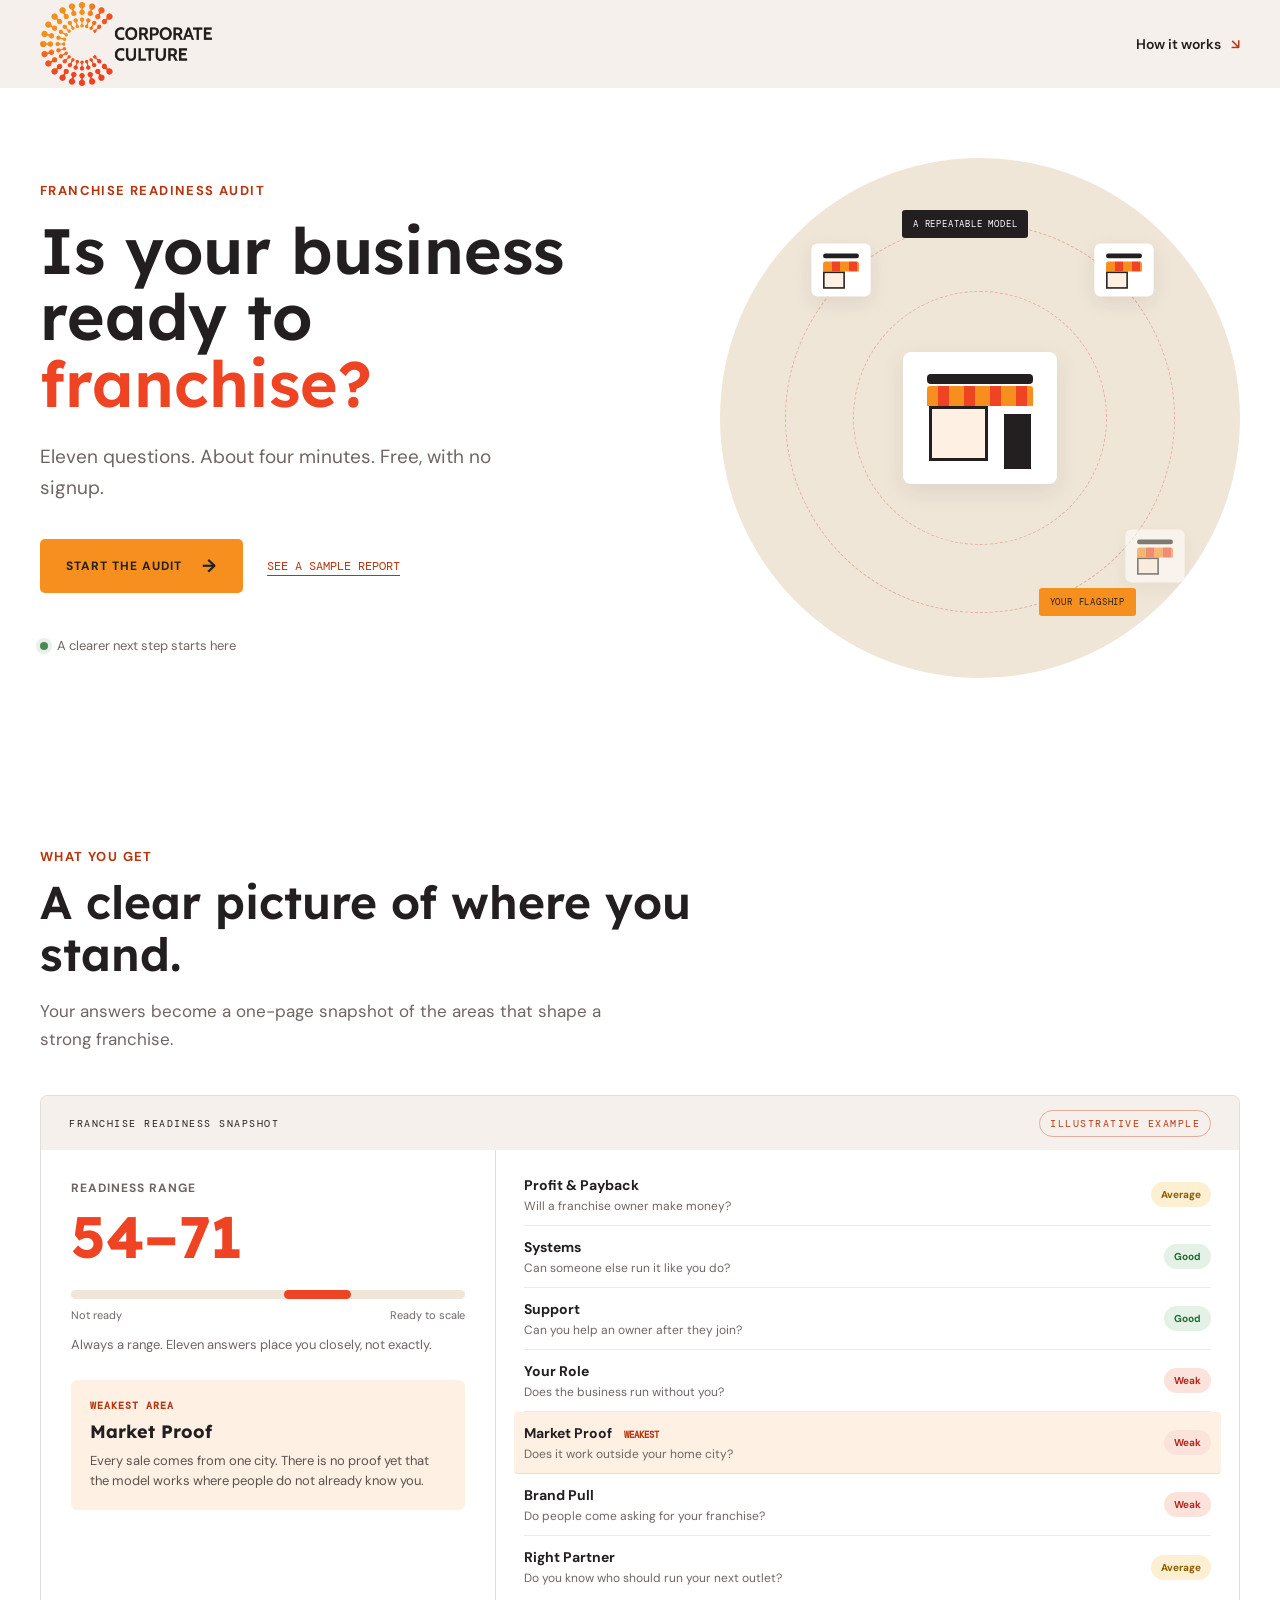
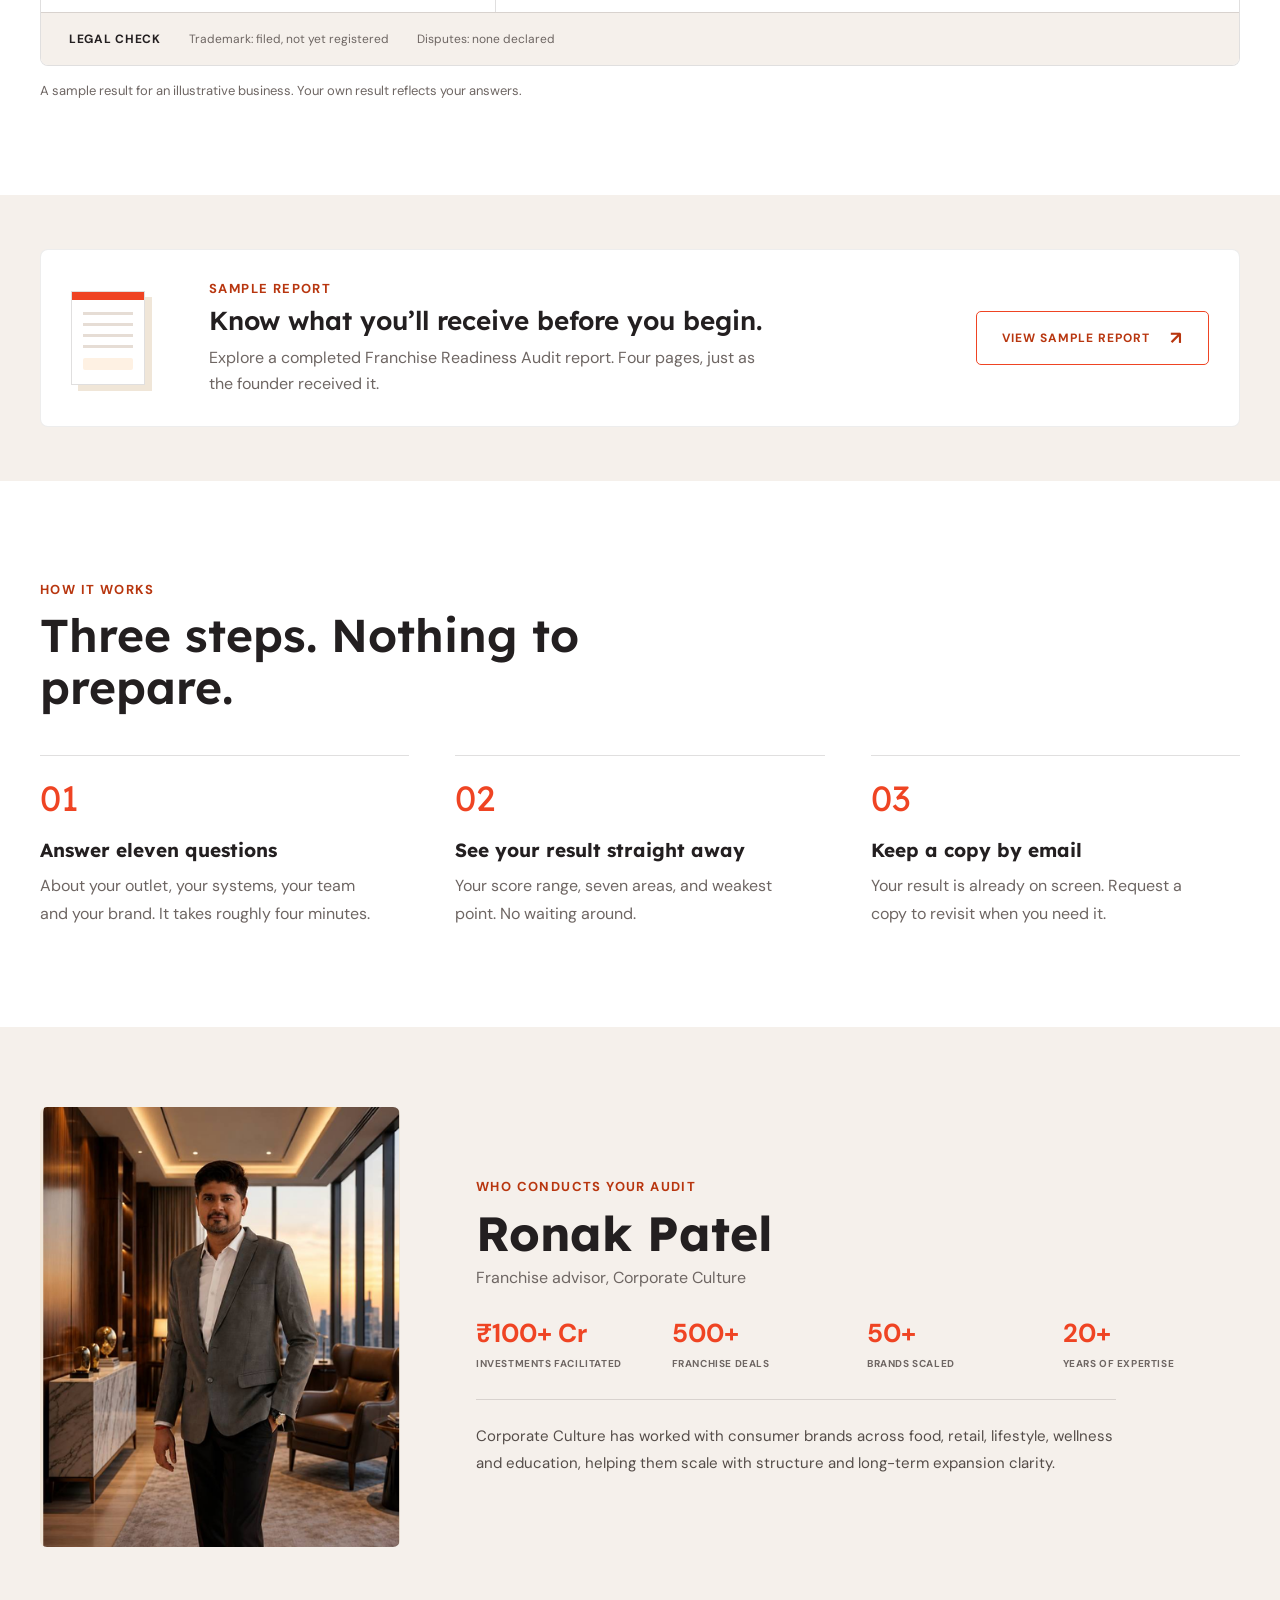
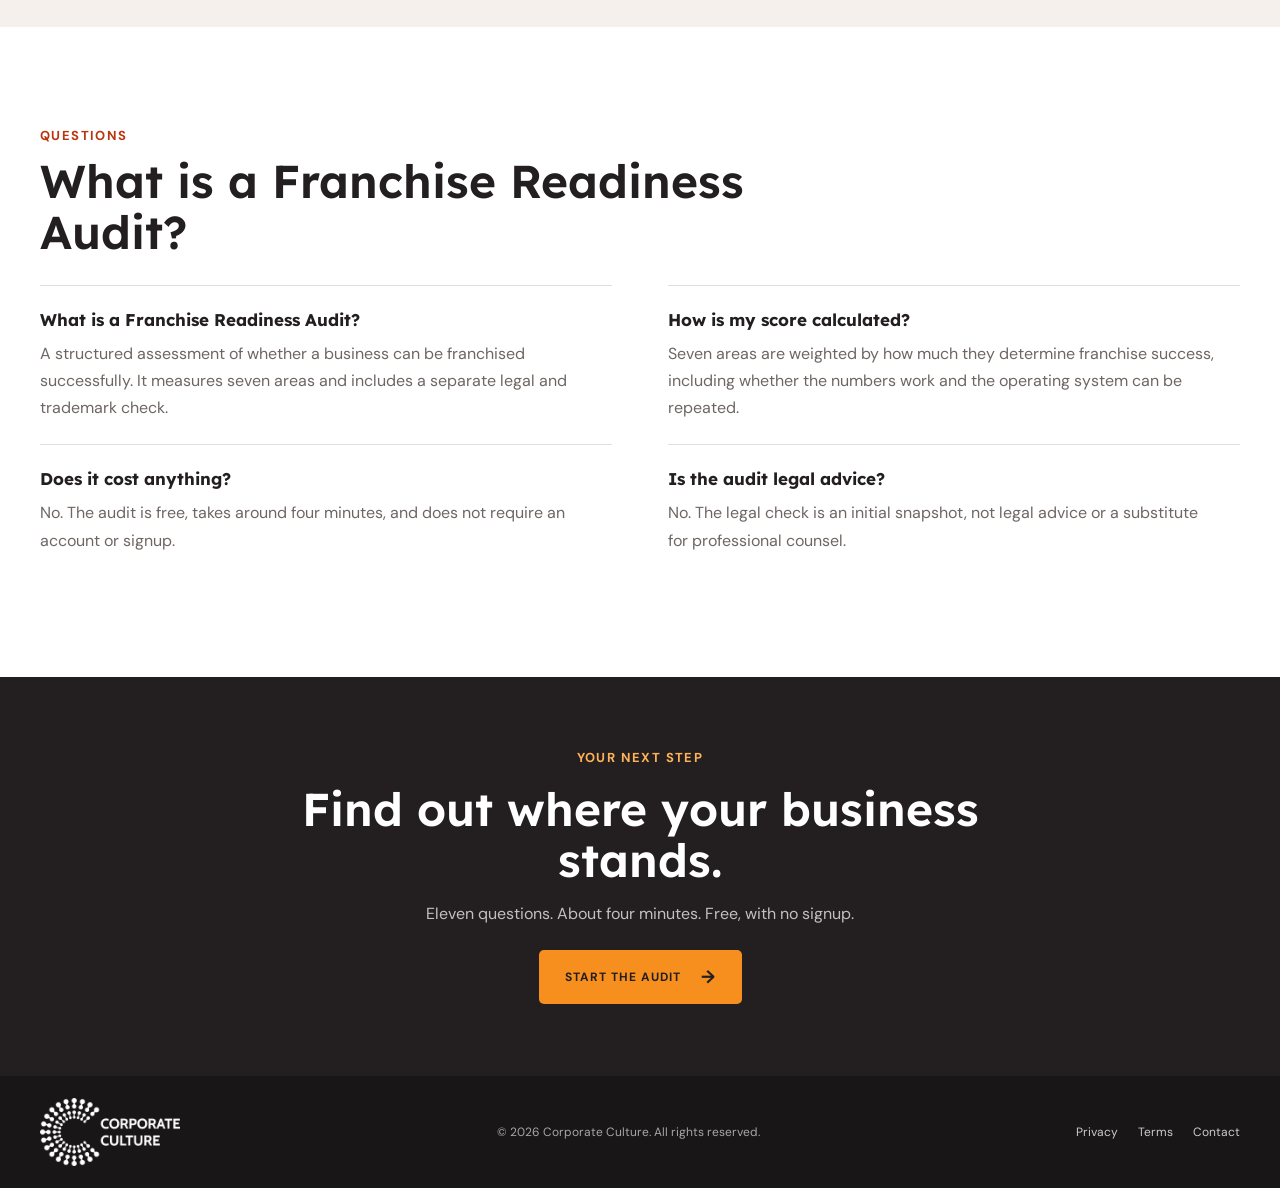
==== index.html @ 46aa94b5 "Add franchise readiness landing page" ====
<!doctype html>
<html lang="en">
<head>
  <meta charset="utf-8">
  <meta name="viewport" content="width=device-width, initial-scale=1">
  <meta name="theme-color" content="#f5f0eb">
  <meta name="description" content="Find out whether your business is ready to franchise with a free, four-minute readiness audit.">
  <title>Franchise Readiness Audit | Corporate Culture</title>
  <link rel="preconnect" href="https://fonts.googleapis.com">
  <link rel="preconnect" href="https://fonts.gstatic.com" crossorigin>
  <link href="https://fonts.googleapis.com/css2?family=DM+Mono:wght@400&family=DM+Sans:wght@400;500;600;700&family=Lexend:wght@400;500;600;700&display=swap" rel="stylesheet">
  <link rel="stylesheet" href="styles.css">
  <script src="script.js" defer></script>
</head>
<body>
  <header class="site-header" id="top">
    <a class="brand" href="#top" aria-label="Corporate Culture home"><img src="assets/logo-colour.png" alt="Corporate Culture"></a>
    <a class="header-link" href="#how-it-works">How it works <span aria-hidden="true">↘</span></a>
  </header>

  <main>
    <section class="hero section-shell">
      <div class="hero-copy reveal">
        <p class="eyebrow">Franchise Readiness Audit</p>
        <h1>Is your business ready to <span>franchise?</span></h1>
        <p class="hero-intro">Eleven questions. About four minutes. Free, with no signup.</p>
        <div class="hero-actions">
          <a class="button button-primary" href="#start">Start the audit <span aria-hidden="true">→</span></a>
          <a class="text-link" href="#sample-report">See a sample report</a>
        </div>
        <p class="hero-note"><span class="status-dot"></span> A clearer next step starts here</p>
      </div>
      <div class="hero-visual reveal" aria-label="Illustrative franchise network">
        <div class="orbit orbit-one"></div><div class="orbit orbit-two"></div>
        <div class="network-label label-top">A repeatable model</div>
        <div class="store store-one"><span class="store-awning"></span><span class="store-window"></span></div>
        <div class="store store-two"><span class="store-awning"></span><span class="store-window"></span></div>
        <div class="store store-three"><span class="store-awning"></span><span class="store-window"></span></div>
        <div class="store store-main"><span class="store-awning"></span><span class="store-window"></span><span class="store-door"></span></div>
        <div class="network-label label-bottom">Your flagship</div>
      </div>
    </section>

    <section class="results section-shell" id="what-you-get">
      <div class="section-heading reveal">
        <p class="eyebrow">What you get</p>
        <h2>A clear picture of where you stand.</h2>
        <p>Your answers become a one-page snapshot of the areas that shape a strong franchise.</p>
      </div>
      <div class="report reveal">
        <div class="report-top"><span>Franchise readiness snapshot</span><span class="sample-tag">Illustrative example</span></div>
        <div class="report-content">
          <aside class="score-panel">
            <p class="small-label">Readiness range</p>
            <strong class="score">54–71</strong>
            <div class="score-track" role="img" aria-label="Readiness range from 54 to 71 out of 100"><span></span></div>
            <div class="score-ends"><span>Not ready</span><span>Ready to scale</span></div>
            <p class="muted">Always a range. Eleven answers place you closely, not exactly.</p>
            <div class="weak-card"><p class="small-label">Weakest area</p><h3>Market Proof</h3><p>Every sale comes from one city. There is no proof yet that the model works where people do not already know you.</p></div>
          </aside>
          <div class="areas-list" aria-label="Example assessment areas">
            <div class="area-row"><div><strong>Profit &amp; Payback</strong><span>Will a franchise owner make money?</span></div><b class="badge average">Average</b></div>
            <div class="area-row"><div><strong>Systems</strong><span>Can someone else run it like you do?</span></div><b class="badge good">Good</b></div>
            <div class="area-row"><div><strong>Support</strong><span>Can you help an owner after they join?</span></div><b class="badge good">Good</b></div>
            <div class="area-row"><div><strong>Your Role</strong><span>Does the business run without you?</span></div><b class="badge weak">Weak</b></div>
            <div class="area-row area-highlight"><div><strong>Market Proof <i>Weakest</i></strong><span>Does it work outside your home city?</span></div><b class="badge weak">Weak</b></div>
            <div class="area-row"><div><strong>Brand Pull</strong><span>Do people come asking for your franchise?</span></div><b class="badge weak">Weak</b></div>
            <div class="area-row"><div><strong>Right Partner</strong><span>Do you know who should run your next outlet?</span></div><b class="badge average">Average</b></div>
          </div>
        </div>
        <div class="legal-check"><strong>Legal check</strong><span>Trademark: filed, not yet registered</span><span>Disputes: none declared</span></div>
      </div>
      <p class="report-caption reveal">A sample result for an illustrative business. Your own result reflects your answers.</p>
    </section>

    <section class="sample-band" id="sample-report">
      <div class="sample-inner section-shell reveal">
        <div class="document-art" aria-hidden="true"><div class="doc-head"></div><i></i><i></i><i></i><i></i><div class="doc-footer"></div></div>
        <div class="sample-copy"><p class="eyebrow">Sample report</p><h2>Know what you’ll receive before you begin.</h2><p>Explore a completed Franchise Readiness Audit report. Four pages, just as the founder received it.</p></div>
        <a class="button button-outline" href="#start">View sample report <span aria-hidden="true">↗</span></a>
      </div>
    </section>

    <section class="steps section-shell" id="how-it-works">
      <div class="section-heading reveal"><p class="eyebrow">How it works</p><h2>Three steps. Nothing to prepare.</h2></div>
      <ol class="step-grid">
        <li class="step-card reveal"><span class="step-number">01</span><h3>Answer eleven questions</h3><p>About your outlet, your systems, your team and your brand. It takes roughly four minutes.</p></li>
        <li class="step-card reveal"><span class="step-number">02</span><h3>See your result straight away</h3><p>Your score range, seven areas, and weakest point. No waiting around.</p></li>
        <li class="step-card reveal"><span class="step-number">03</span><h3>Keep a copy by email</h3><p>Your result is already on screen. Request a copy to revisit when you need it.</p></li>
      </ol>
    </section>

    <section class="auditor-band">
      <div class="auditor section-shell">
        <img class="auditor-photo reveal" src="assets/ronak-patel.png" alt="Ronak Patel, standing in an office" loading="lazy">
        <div class="auditor-copy reveal"><p class="eyebrow">Who conducts your audit</p><h2>Ronak Patel</h2><p class="role">Franchise advisor, Corporate Culture</p>
          <div class="metrics"><div><strong>₹100+ Cr</strong><span>Investments facilitated</span></div><div><strong>500+</strong><span>Franchise deals</span></div><div><strong>50+</strong><span>Brands scaled</span></div><div><strong>20+</strong><span>Years of expertise</span></div></div>
          <p class="auditor-bio">Corporate Culture has worked with consumer brands across food, retail, lifestyle, wellness and education, helping them scale with structure and long-term expansion clarity.</p>
        </div>
      </div>
    </section>

    <section class="faq section-shell">
      <div class="section-heading reveal"><p class="eyebrow">Questions</p><h2>What is a Franchise Readiness Audit?</h2></div>
      <div class="faq-grid">
        <article class="faq-item reveal"><h3>What is a Franchise Readiness Audit?</h3><p>A structured assessment of whether a business can be franchised successfully. It measures seven areas and includes a separate legal and trademark check.</p></article>
        <article class="faq-item reveal"><h3>How is my score calculated?</h3><p>Seven areas are weighted by how much they determine franchise success, including whether the numbers work and the operating system can be repeated.</p></article>
        <article class="faq-item reveal"><h3>Does it cost anything?</h3><p>No. The audit is free, takes around four minutes, and does not require an account or signup.</p></article>
        <article class="faq-item reveal"><h3>Is the audit legal advice?</h3><p>No. The legal check is an initial snapshot, not legal advice or a substitute for professional counsel.</p></article>
      </div>
    </section>

    <section class="closing" id="start">
      <div class="closing-inner section-shell reveal"><p class="eyebrow">Your next step</p><h2>Find out where your business stands.</h2><p>Eleven questions. About four minutes. Free, with no signup.</p><a class="button button-light" href="mailto:hello@corporateculture.in?subject=Franchise%20Readiness%20Audit">Start the audit <span aria-hidden="true">→</span></a></div>
    </section>
  </main>

  <footer class="site-footer"><a class="brand" href="#top" aria-label="Corporate Culture home"><img src="assets/logo-white.png" alt="Corporate Culture"></a><p>© 2026 Corporate Culture. All rights reserved.</p><nav aria-label="Footer"><a href="#privacy">Privacy</a><a href="#terms">Terms</a><a href="#contact">Contact</a></nav></footer>

  <button class="back-to-top" type="button" aria-label="Back to top" title="Back to top">
    <svg viewBox="0 0 24 24" aria-hidden="true"><path d="M12 19V5m-7 7 7-7 7 7" fill="none" stroke="currentColor" stroke-width="1.8" stroke-linecap="round" stroke-linejoin="round"/></svg>
  </button>
</body>
</html>
---- styles.css ----
:root {
  color-scheme: light;
  --ink: #231f20;
  --muted: #6e6663;
  --paper: #fff;
  --cream: #f5f0eb;
  --soft: #f0e6d8;
  --orange: #f78f1e;
  --red: #ef4423;
  --rust: #b8360f;
  --line: rgba(35, 31, 32, .14);
  --display: "Lexend", "DM Sans", sans-serif;
  --body: "DM Sans", sans-serif;
}

* { box-sizing: border-box; }
html { scroll-behavior: smooth; }
body { margin: 0; color: var(--ink); background: var(--paper); font-family: var(--body); font-size: 16px; -webkit-font-smoothing: antialiased; }
img { max-width: 100%; }
a { color: inherit; }
a:focus-visible, button:focus-visible { outline: 2px solid var(--rust); outline-offset: 4px; }
.section-shell { width: min(1200px, calc(100% - 64px)); margin-inline: auto; }
.site-header { height: 88px; padding: 0 max(32px, calc((100vw - 1200px) / 2)); display: flex; align-items: center; justify-content: space-between; background: var(--cream); }
.brand { display: inline-flex; align-items: center; line-height: 0; }
.brand img { display: block; width: 172px; height: auto; }
.header-link { font-size: 14px; font-weight: 600; text-decoration: none; }
.header-link span { padding-left: 7px; color: var(--rust); }
.hero { min-height: 640px; display: grid; grid-template-columns: 1fr 1fr; align-items: center; gap: 52px; padding-block: 70px; }
.hero-copy { max-width: 570px; }
.eyebrow { margin: 0 0 18px; color: var(--rust); font-size: 13px; font-weight: 700; letter-spacing: 1.4px; text-transform: uppercase; }
h1, h2, h3, p { overflow-wrap: anywhere; }
h1, h2, h3 { font-family: var(--display); }
h1 { max-width: 610px; margin: 0; font-size: clamp(48px, 5vw, 68px); line-height: 1.04; font-weight: 600; }
h1 span { color: var(--red); }
.hero-intro { max-width: 470px; margin: 26px 0 0; color: var(--muted); font-size: 19px; line-height: 1.6; }
.hero-actions { display: flex; flex-wrap: wrap; align-items: center; gap: 24px; margin-top: 36px; }
.button { min-height: 54px; display: inline-flex; align-items: center; justify-content: center; gap: 20px; padding: 0 25px; border: 1px solid transparent; border-radius: 5px; font-size: 12px; font-weight: 700; letter-spacing: 1px; text-decoration: none; text-transform: uppercase; transition: transform .2s ease, filter .2s ease, background .2s ease; }
.button:hover { transform: translateY(-2px); filter: brightness(.97); }
.button-primary { background: var(--orange); color: var(--ink); }
.button-primary span, .button-outline span, .button-light span { font-size: 18px; }
.text-link { color: var(--rust); font-family: "DM Mono", monospace; font-size: 12px; text-underline-offset: 5px; text-transform: uppercase; }
.hero-note { display: flex; align-items: center; gap: 9px; margin: 44px 0 0; color: var(--muted); font-size: 13px; }
.status-dot { width: 8px; height: 8px; border-radius: 50%; background: #4c8857; box-shadow: 0 0 0 4px rgba(76, 136, 87, .13); }
.hero-visual { position: relative; width: min(100%, 520px); aspect-ratio: 1; justify-self: end; display: grid; place-items: center; overflow: hidden; border-radius: 50%; background: var(--soft); }
.orbit { position: absolute; border: 1px dashed rgba(184, 54, 15, .3); border-radius: 50%; }
.orbit-one { width: 75%; height: 75%; }
.orbit-two { width: 49%; height: 49%; }
.store { position: absolute; width: 76px; height: 68px; border-radius: 8px; background: #fff; box-shadow: 0 8px 24px rgba(35, 31, 32, .09); }
.store::before { content: ""; position: absolute; top: 13px; left: 15px; right: 15px; height: 6px; border-radius: 4px; background: var(--ink); }
.store-awning { position: absolute; top: 23px; left: 15px; width: 46px; height: 13px; background: repeating-linear-gradient(90deg, var(--orange) 0 11px, var(--red) 11px 22px); border-radius: 3px 3px 0 0; }
.store-window { position: absolute; top: 36px; left: 15px; width: 28px; height: 22px; border: 2px solid var(--ink); background: #fef1e3; }
.store-door { position: absolute; right: 14px; bottom: 10px; width: 13px; height: 23px; background: var(--ink); }
.store-one { top: 15%; left: 16%; transform: scale(.78); }
.store-two { top: 15%; right: 15%; transform: scale(.78); }
.store-three { right: 9%; bottom: 17%; opacity: .55; transform: scale(.78); }
.store-main { z-index: 1; width: 154px; height: 132px; }
.store-main::before { top: 22px; left: 24px; right: 24px; height: 10px; }
.store-main .store-awning { top: 34px; left: 24px; width: 106px; height: 20px; background-size: 26px 100%; }
.store-main .store-window { top: 54px; left: 26px; width: 59px; height: 55px; border-width: 3px; }
.store-main .store-door { right: 26px; bottom: 15px; width: 27px; height: 55px; }
.network-label { position: absolute; z-index: 2; padding: 8px 11px; border-radius: 3px; background: var(--ink); color: #fff; font-family: "DM Mono", monospace; font-size: 9px; letter-spacing: .8px; text-transform: uppercase; }
.label-top { top: 10%; left: 35%; }
.label-bottom { right: 20%; bottom: 12%; background: var(--orange); color: var(--ink); }
.results { padding-block: 100px 96px; }
.section-heading { max-width: 720px; margin-bottom: 42px; }
.section-heading .eyebrow { margin-bottom: 12px; }
.section-heading h2, .sample-copy h2, .closing h2 { margin: 0; font-size: clamp(32px, 3.7vw, 46px); line-height: 1.12; font-weight: 600; }
.section-heading > p:last-child { max-width: 570px; margin: 17px 0 0; color: var(--muted); font-size: 17px; line-height: 1.65; }
.report { overflow: hidden; border: 1px solid var(--line); border-radius: 8px; background: #fff; }
.report-top { min-height: 54px; display: flex; align-items: center; justify-content: space-between; gap: 20px; padding: 12px 28px; background: var(--cream); font-family: "DM Mono", monospace; font-size: 10px; letter-spacing: 1.5px; text-transform: uppercase; }
.sample-tag { padding: 6px 10px; border: 1px solid rgba(184, 54, 15, .35); border-radius: 999px; color: var(--rust); white-space: nowrap; }
.report-content { display: grid; grid-template-columns: 38% 1fr; }
.score-panel { padding: 30px; border-right: 1px solid var(--line); }
.small-label { margin: 0; color: var(--muted); font-size: 12px; font-weight: 700; letter-spacing: 1px; text-transform: uppercase; }
.score { display: block; margin-top: 12px; color: var(--red); font-family: var(--display); font-size: 58px; line-height: 1; }
.score-track { height: 9px; margin-top: 24px; border-radius: 10px; background: var(--soft); }
.score-track span { display: block; width: 17%; height: 100%; margin-left: 54%; border-radius: inherit; background: var(--red); }
.score-ends { display: flex; justify-content: space-between; margin-top: 9px; color: var(--muted); font-size: 11px; }
.muted { color: var(--muted); font-size: 13px; line-height: 1.6; }
.weak-card { margin-top: 24px; padding: 19px; border-radius: 6px; background: #fef1e3; }
.weak-card .small-label { color: var(--rust); font-family: "DM Mono", monospace; font-size: 10px; }
.weak-card h3 { margin: 8px 0; font-size: 18px; }
.weak-card p:last-child { margin: 0; color: #5b514d; font-size: 13px; line-height: 1.55; }
.areas-list { padding: 14px 28px; }
.area-row { min-height: 62px; display: flex; align-items: center; justify-content: space-between; gap: 15px; border-bottom: 1px solid rgba(35, 31, 32, .09); }
.area-row:last-child { border: 0; }
.area-row > div { display: grid; gap: 4px; }
.area-row strong { font-size: 14px; }
.area-row span { color: var(--muted); font-size: 12px; }
.area-row i { margin-left: 9px; color: var(--rust); font-family: "DM Mono", monospace; font-size: 9px; font-style: normal; text-transform: uppercase; }
.area-highlight { margin-inline: -10px; padding-inline: 10px; border-radius: 4px; background: #fef1e3; }
.badge { padding: 6px 10px; border-radius: 999px; font-size: 10px; white-space: nowrap; }
.average { background: #fcefd2; color: #8a5a00; }
.good { background: #e3f1e6; color: #1e6b34; }
.weak { background: #fbe3dc; color: #b3261e; }
.legal-check { display: flex; flex-wrap: wrap; gap: 12px 28px; padding: 18px 28px; border-top: 1px solid var(--line); background: var(--cream); color: var(--muted); font-size: 12px; }
.legal-check strong { color: var(--ink); text-transform: uppercase; letter-spacing: .7px; }
.report-caption { margin: 16px 0 0; color: var(--muted); font-size: 13px; }
.sample-band { padding-block: 54px; background: var(--cream); }
.sample-inner { display: grid; grid-template-columns: 100px 1fr auto; align-items: center; gap: 38px; padding: 30px; border: 1px solid rgba(35, 31, 32, .08); border-radius: 8px; background: #fff; }
.document-art { position: relative; width: 74px; height: 94px; padding: 20px 11px 10px; border: 1px solid var(--line); box-shadow: 7px 6px 0 var(--soft); }
.doc-head { position: absolute; inset: 0 0 auto; height: 8px; background: var(--red); }
.document-art i { display: block; height: 3px; margin-bottom: 8px; background: #e6ddd5; }
.doc-footer { height: 12px; margin-top: 10px; border-radius: 2px; background: #fef1e3; }
.sample-copy .eyebrow { margin-bottom: 9px; }
.sample-copy h2 { font-size: 26px; }
.sample-copy p:last-child { max-width: 560px; margin: 10px 0 0; color: var(--muted); line-height: 1.6; }
.button-outline { border-color: var(--red); color: var(--rust); white-space: nowrap; }
.steps { padding-block: 100px; }
.step-grid { display: grid; grid-template-columns: repeat(3, 1fr); gap: 46px; margin: 0; padding: 0; list-style: none; }
.step-card { padding-top: 20px; border-top: 1px solid var(--line); }
.step-number { color: var(--red); font-family: var(--display); font-size: 35px; }
.step-card h3 { margin: 18px 0 10px; font-size: 19px; }
.step-card p { max-width: 330px; margin: 0; color: var(--muted); line-height: 1.7; }
.auditor-band { padding-block: 80px; background: var(--cream); }
.auditor { display: grid; grid-template-columns: minmax(240px, 360px) 1fr; align-items: center; gap: 76px; }
.auditor-photo { width: 100%; height: 440px; border-radius: 7px; object-fit: cover; object-position: center 20%; }
.auditor-copy .eyebrow { margin-bottom: 12px; }
.auditor-copy h2 { margin: 0; font-size: 48px; line-height: 1.1; }
.role { margin: 8px 0 28px; color: var(--muted); }
.metrics { display: grid; grid-template-columns: repeat(4, minmax(0, 1fr)); gap: 18px; }
.metrics div { display: grid; gap: 7px; }
.metrics strong { color: var(--red); font-size: 26px; white-space: nowrap; }
.metrics span { color: var(--muted); font-size: 10px; font-weight: 700; line-height: 1.4; letter-spacing: .6px; text-transform: uppercase; }
.auditor-bio { max-width: 640px; margin: 28px 0 0; padding-top: 23px; border-top: 1px solid var(--line); color: #554d49; font-size: 15px; line-height: 1.75; }
.faq { padding-block: 100px; }
.faq .section-heading { margin-bottom: 26px; }
.faq-grid { display: grid; grid-template-columns: repeat(2, minmax(0, 1fr)); column-gap: 56px; }
.faq-item { padding: 23px 0; border-top: 1px solid var(--line); }
.faq-item h3 { margin: 0 0 10px; font-size: 17px; }
.faq-item p { max-width: 550px; margin: 0; color: var(--muted); line-height: 1.7; }
.closing { padding-block: 72px; background: var(--ink); color: #fff; text-align: center; }
.closing-inner { display: flex; flex-direction: column; align-items: center; }
.closing .eyebrow { color: #ffb257; }
.closing h2 { max-width: 700px; }
.closing-inner > p:not(.eyebrow) { margin: 16px 0 26px; color: rgba(255,255,255,.72); }
.button-light { background: var(--orange); color: var(--ink); }
.site-footer { min-height: 92px; display: flex; align-items: center; justify-content: space-between; gap: 24px; padding: 22px max(32px, calc((100vw - 1200px) / 2)); background: #191617; color: #fff; }
.site-footer .brand img { width: 140px; }
.site-footer p { margin: 0; color: rgba(255,255,255,.62); font-size: 12px; }
.site-footer nav { display: flex; gap: 20px; }
.site-footer nav a { color: rgba(255,255,255,.78); font-size: 12px; text-decoration: none; }
.back-to-top { position: fixed; z-index: 5; right: 24px; bottom: 24px; width: 46px; height: 46px; display: grid; place-items: center; border: 0; border-radius: 50%; background: var(--orange); color: var(--ink); box-shadow: 0 5px 20px rgba(35, 31, 32, .2); cursor: pointer; opacity: 0; visibility: hidden; transform: translateY(8px); transition: opacity .2s ease, visibility .2s ease, transform .2s ease; }
.back-to-top.is-visible { opacity: 1; visibility: visible; transform: translateY(0); }
.back-to-top svg { width: 21px; height: 21px; }
.reveal { opacity: 0; transform: translateY(22px); transition: opacity .65s ease, transform .65s cubic-bezier(.2,.7,.2,1); }
.reveal.is-visible { opacity: 1; transform: translateY(0); }
.step-card:nth-child(2) { transition-delay: .1s; }
.step-card:nth-child(3) { transition-delay: .2s; }

@media (max-width: 800px) {
  .section-shell { width: min(100% - 40px, 620px); }
  .site-header { height: 72px; padding-inline: 20px; }
  .brand img { width: 145px; }
  .hero { min-height: auto; grid-template-columns: 1fr; gap: 36px; padding-block: 64px 58px; }
  .hero-copy { max-width: 600px; }
  h1 { font-size: clamp(43px, 11vw, 64px); }
  .hero-visual { width: min(100%, 450px); justify-self: center; }
  .results, .steps, .faq { padding-block: 72px; }
  .report-content { grid-template-columns: 1fr; }
  .score-panel { border-right: 0; border-bottom: 1px solid var(--line); }
  .sample-inner { grid-template-columns: 72px 1fr; gap: 22px; padding: 24px; }
  .sample-inner .button { grid-column: 2; justify-self: start; }
  .auditor { grid-template-columns: minmax(0, 260px) 1fr; gap: 32px; }
  .auditor-photo { height: 370px; }
  .metrics { grid-template-columns: repeat(2, minmax(0, 1fr)); gap: 17px; }
  .faq-grid { column-gap: 28px; }
}
@media (max-width: 560px) {
  .section-shell { width: calc(100% - 36px); }
  .header-link { font-size: 12px; }
  .hero { padding-top: 52px; }
  .hero-intro { font-size: 17px; }
  .hero-actions { align-items: flex-start; flex-direction: column; gap: 18px; }
  .hero-note { margin-top: 30px; }
  .hero-visual { width: min(100%, 390px); }
  .store { transform: scale(.67); }
  .store-one { transform: scale(.58); }
  .store-two { transform: scale(.58); }
  .store-three { transform: scale(.58); }
  .store-main { transform: scale(.82); }
  .network-label { font-size: 8px; }
  .section-heading { margin-bottom: 28px; }
  .section-heading h2, .closing h2 { font-size: 32px; }
  .report-top { align-items: flex-start; flex-direction: column; gap: 9px; padding: 14px 17px; }
  .score-panel { padding: 23px 18px; }
  .score { font-size: 52px; }
  .areas-list { padding: 10px 16px; }
  .area-row { min-height: 68px; gap: 7px; }
  .area-row strong { font-size: 12px; }
  .area-row span { font-size: 11px; }
  .badge { padding: 5px 7px; font-size: 9px; }
  .area-row i { display: inline-block; margin-left: 4px; }
  .legal-check { flex-direction: column; gap: 9px; padding: 16px; }
  .sample-inner { grid-template-columns: 1fr; gap: 18px; padding: 22px; }
  .document-art { display: none; }
  .sample-inner .button { grid-column: auto; }
  .sample-copy h2 { font-size: 24px; }
  .step-grid { grid-template-columns: 1fr; gap: 28px; }
  .step-card { padding-top: 17px; }
  .step-card h3 { margin-top: 12px; }
  .auditor-band { padding-block: 56px; }
  .auditor { grid-template-columns: 1fr; gap: 27px; }
  .auditor-photo { width: min(100%, 340px); height: 360px; }
  .auditor-copy h2 { font-size: 40px; }
  .metrics strong { font-size: 23px; }
  .faq-grid { grid-template-columns: 1fr; }
  .closing { padding-block: 58px; }
  .site-footer { align-items: flex-start; flex-direction: column; gap: 14px; padding: 25px 20px; }
  .site-footer nav { flex-wrap: wrap; }
  .back-to-top { right: 16px; bottom: 16px; width: 42px; height: 42px; }
}
@media (prefers-reduced-motion: reduce) {
  *, *::before, *::after { scroll-behavior: auto !important; animation-duration: .01ms !important; animation-iteration-count: 1 !important; transition-duration: .01ms !important; }
  .reveal { opacity: 1; transform: none; }
}
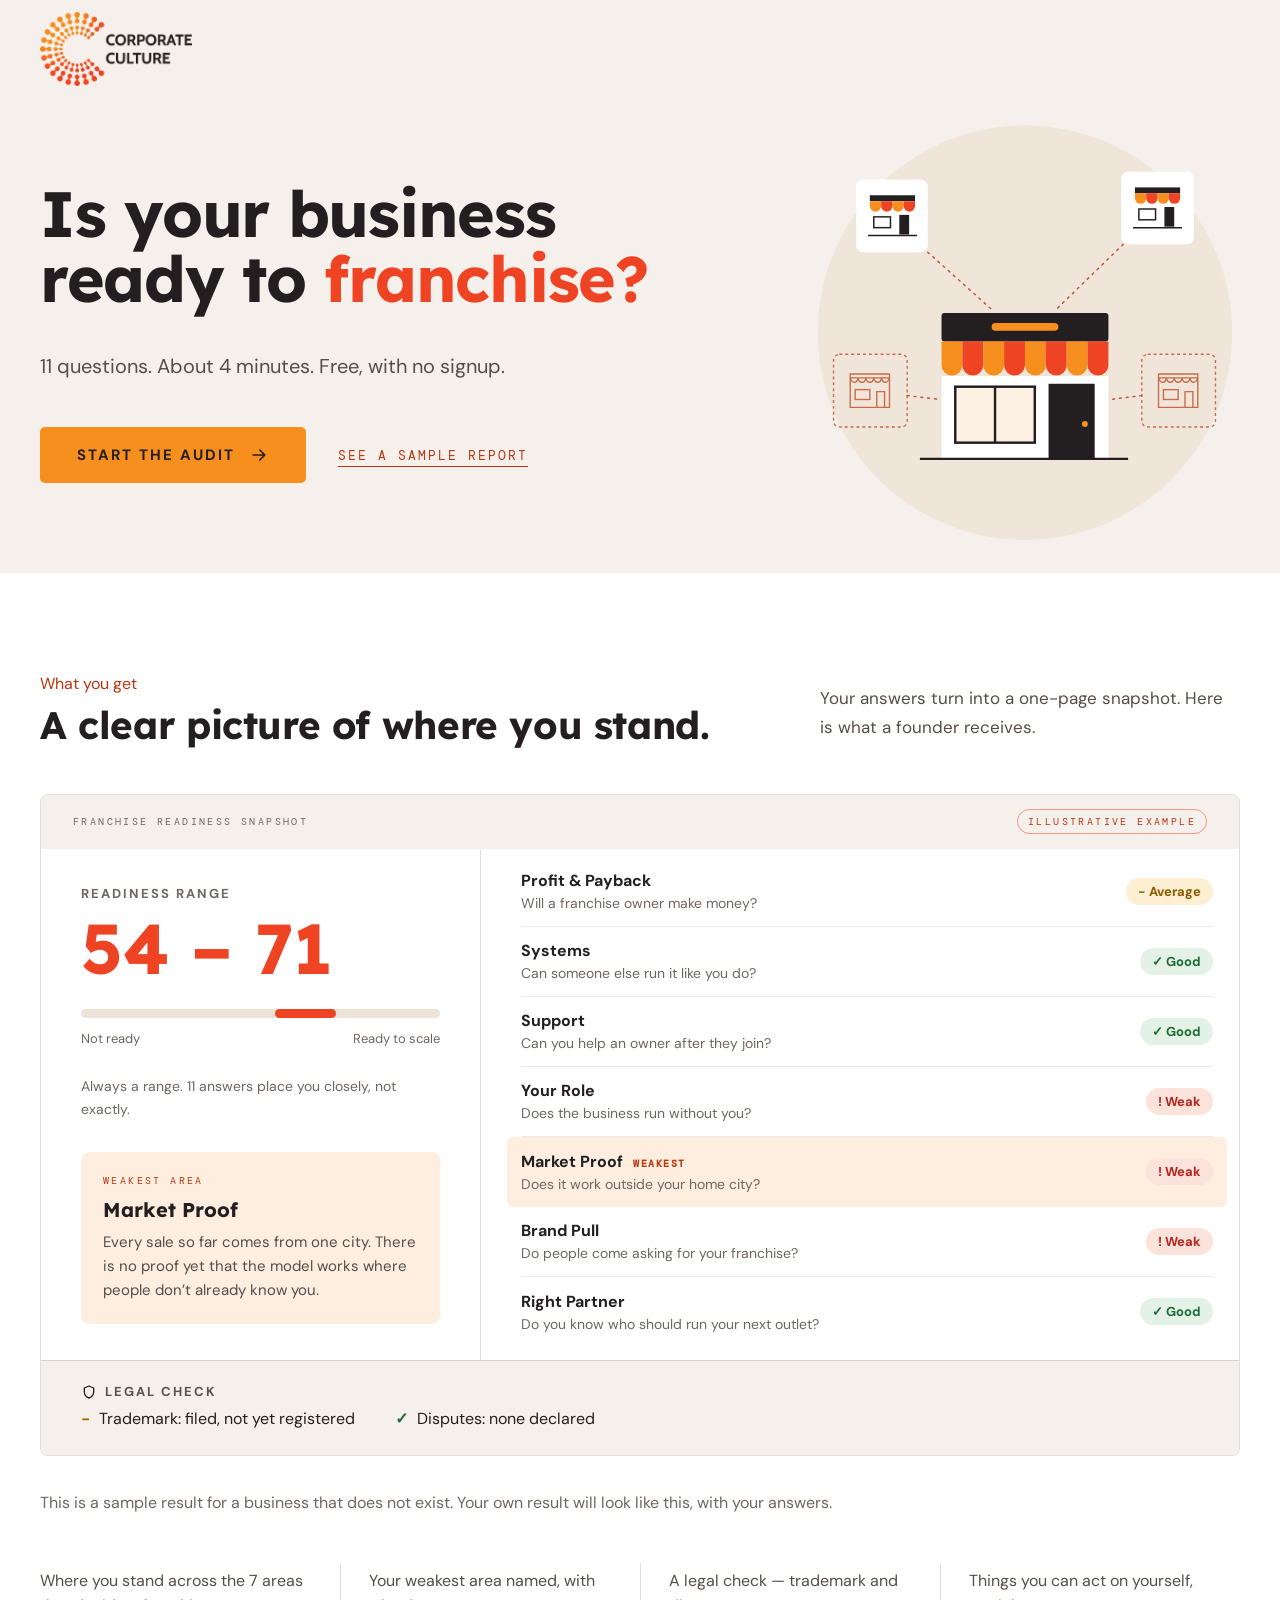
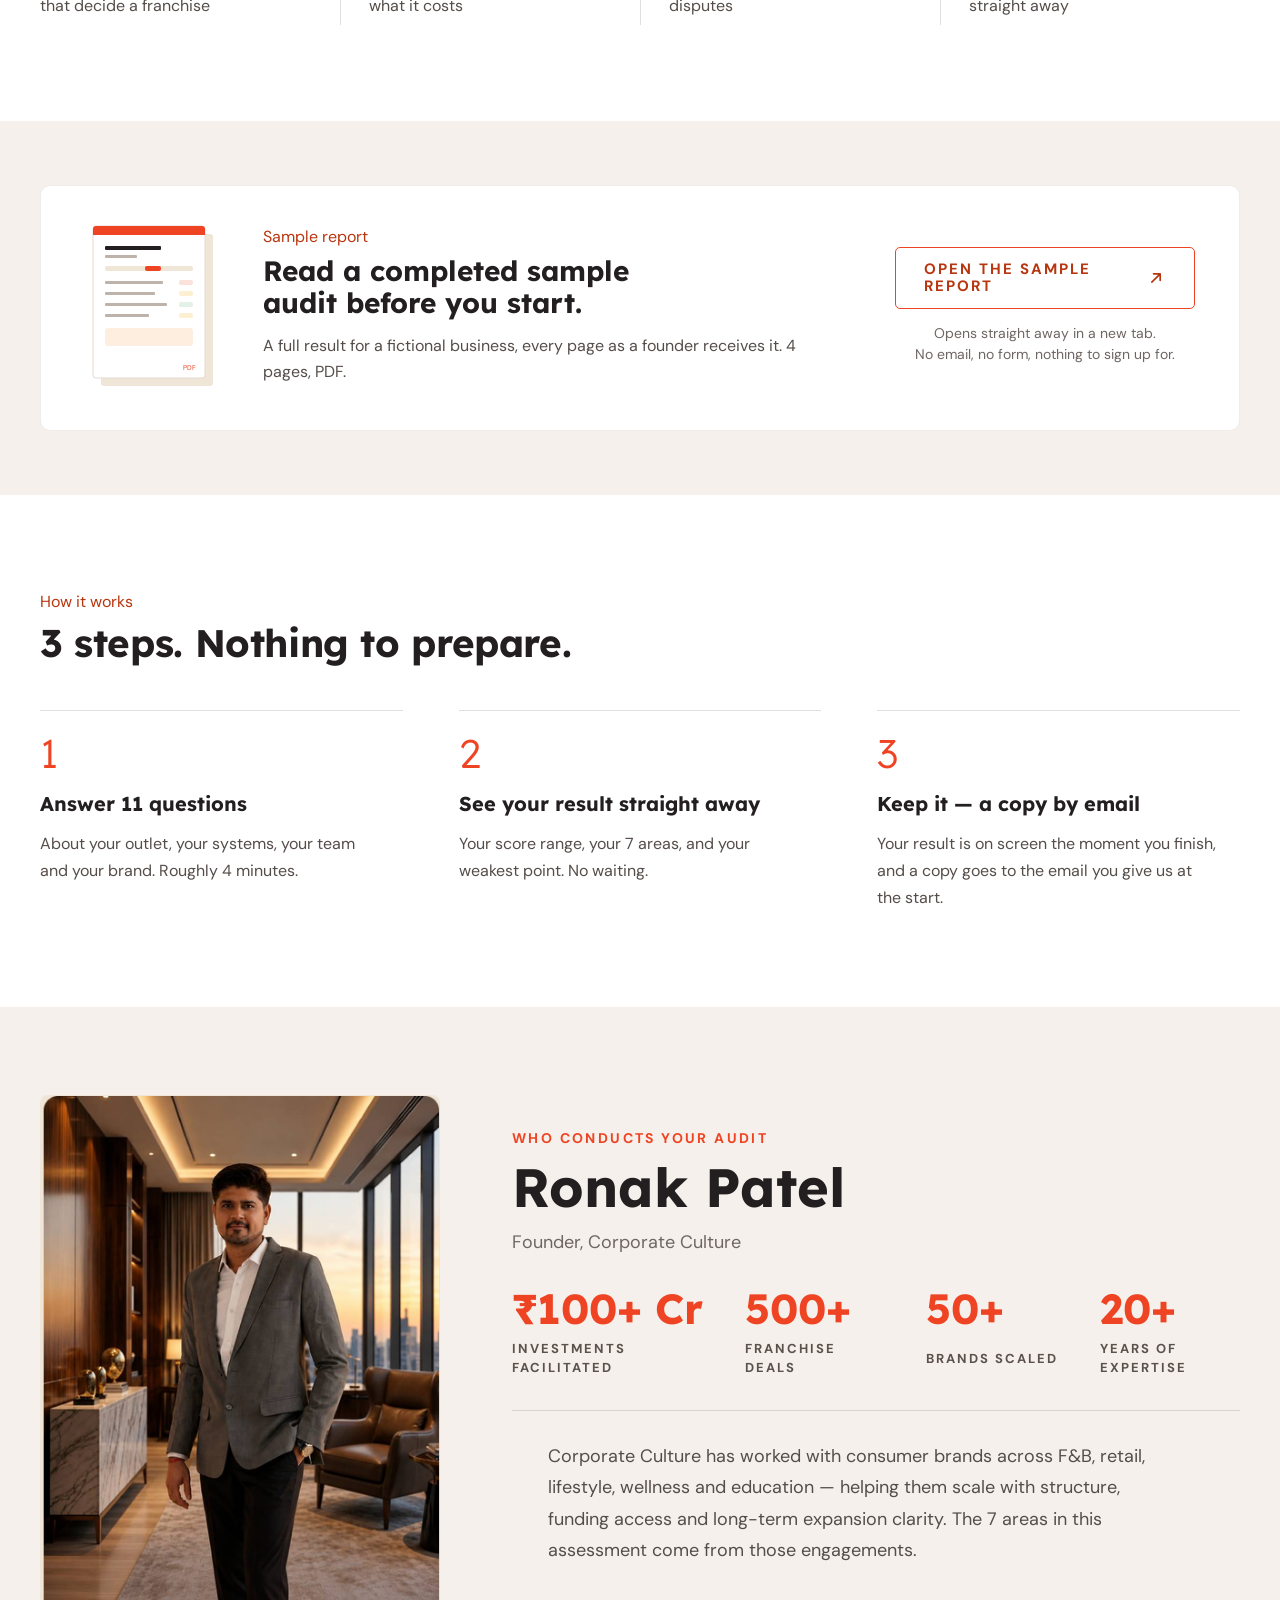
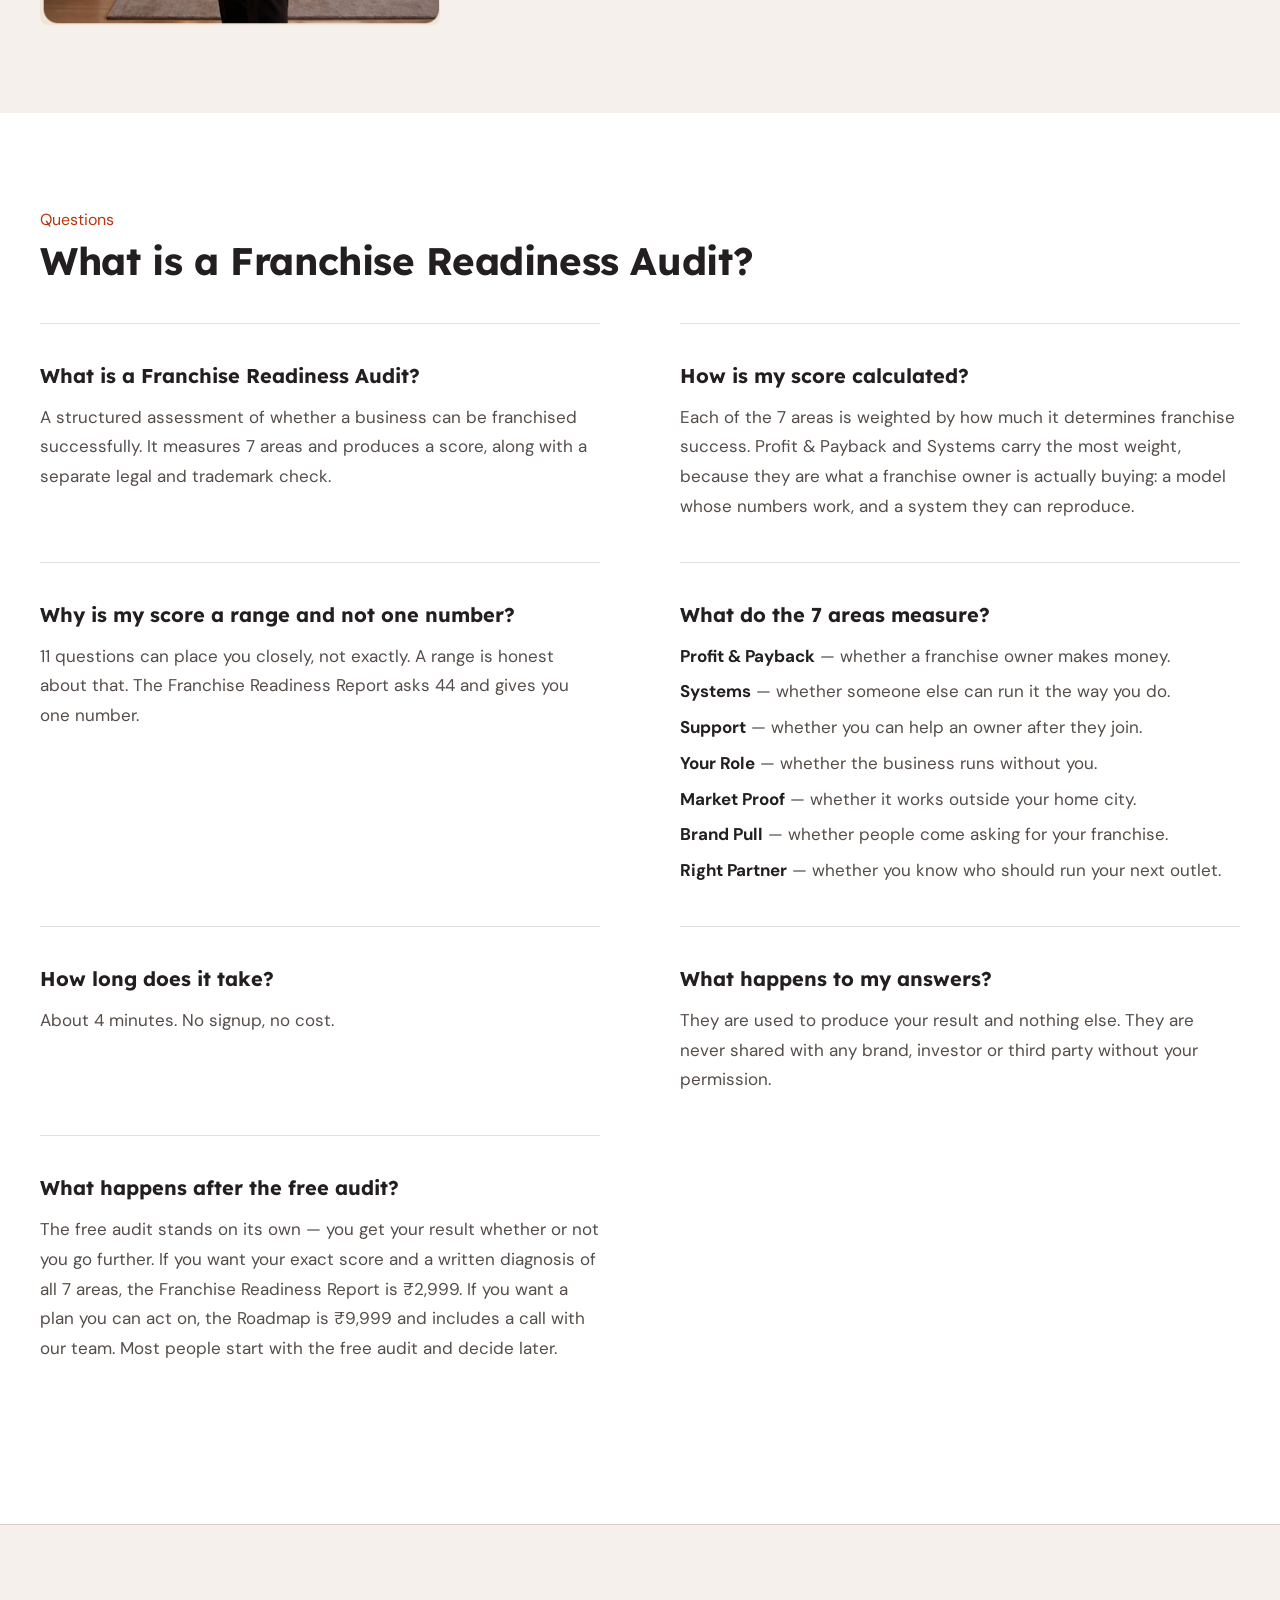
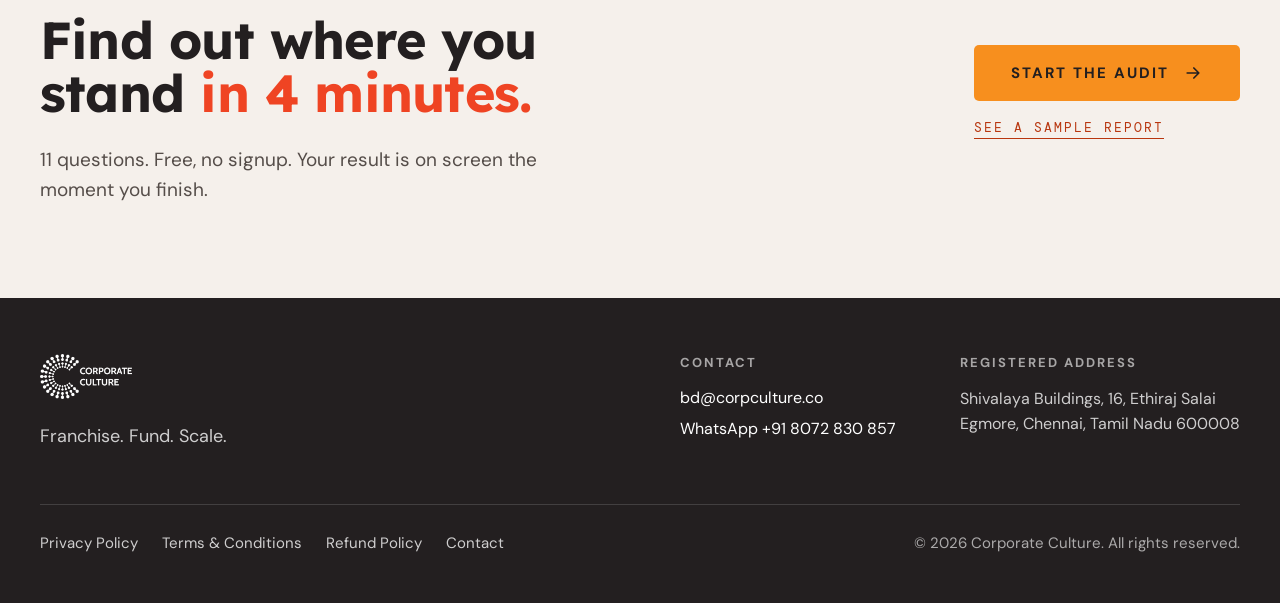
==== commit 3f4ad5e9: "landing-page updated" ====
--- a/index.html
+++ b/index.html
@@ -8,117 +8,262 @@
   <title>Franchise Readiness Audit | Corporate Culture</title>
   <link rel="preconnect" href="https://fonts.googleapis.com">
   <link rel="preconnect" href="https://fonts.gstatic.com" crossorigin>
-  <link href="https://fonts.googleapis.com/css2?family=DM+Mono:wght@400&family=DM+Sans:wght@400;500;600;700&family=Lexend:wght@400;500;600;700&display=swap" rel="stylesheet">
+  <link href="https://fonts.googleapis.com/css2?family=DM+Mono:wght@400;500&family=DM+Sans:wght@400;500;600;700&family=Lexend:wght@400;500;600;700&display=swap" rel="stylesheet">
   <link rel="stylesheet" href="styles.css">
   <script src="script.js" defer></script>
 </head>
 <body>
-  <header class="site-header" id="top">
-    <a class="brand" href="#top" aria-label="Corporate Culture home"><img src="assets/logo-colour.png" alt="Corporate Culture"></a>
-    <a class="header-link" href="#how-it-works">How it works <span aria-hidden="true">↘</span></a>
-  </header>
+  <svg width="0" height="0" style="position:absolute" aria-hidden="true">
+    <defs>
+      <symbol id="mini-store" viewBox="0 0 50 50">
+        <rect x="2" y="4" width="46" height="6" fill="#231f20"/>
+        <path d="M2 10h11.5v5a5.75 5.75 0 0 1-11.5 0z" fill="#f78f1e"/><path d="M13.5 10H25v5a5.75 5.75 0 0 1-11.5 0z" fill="#ef4423"/>
+        <path d="M25 10h11.5v5a5.75 5.75 0 0 1-11.5 0z" fill="#f78f1e"/><path d="M36.5 10H48v5a5.75 5.75 0 0 1-11.5 0z" fill="#ef4423"/>
+        <rect x="6" y="26" width="17" height="11" fill="#fff" stroke="#231f20" stroke-width="1.5"/>
+        <rect x="32" y="24" width="10" height="20" fill="#231f20"/>
+        <path d="M0 45h50" stroke="#231f20" stroke-width="1.5"/>
+      </symbol>
+      <symbol id="ghost-store" viewBox="0 0 50 50">
+        <path d="M5 8h40v4H5zM5 12c2 6 7 6 8 0 1 6 7 6 8 0 1 6 7 6 8 0 1 6 7 6 8 0 1 6 6 6 8 0" fill="none" stroke="#c96a4a" stroke-width="1.4"/>
+        <path d="M5 12v30h40V12" fill="none" stroke="#c96a4a" stroke-width="1.4"/>
+        <rect x="10" y="24" width="15" height="10" fill="none" stroke="#c96a4a" stroke-width="1.4"/>
+        <path d="M32 42V26h8v16" fill="none" stroke="#c96a4a" stroke-width="1.4"/>
+      </symbol>
+    </defs>
+  </svg>
 
   <main>
-    <section class="hero section-shell">
-      <div class="hero-copy reveal">
-        <p class="eyebrow">Franchise Readiness Audit</p>
-        <h1>Is your business ready to <span>franchise?</span></h1>
-        <p class="hero-intro">Eleven questions. About four minutes. Free, with no signup.</p>
-        <div class="hero-actions">
-          <a class="button button-primary" href="#start">Start the audit <span aria-hidden="true">→</span></a>
-          <a class="text-link" href="#sample-report">See a sample report</a>
-        </div>
-        <p class="hero-note"><span class="status-dot"></span> A clearer next step starts here</p>
-      </div>
-      <div class="hero-visual reveal" aria-label="Illustrative franchise network">
-        <div class="orbit orbit-one"></div><div class="orbit orbit-two"></div>
-        <div class="network-label label-top">A repeatable model</div>
-        <div class="store store-one"><span class="store-awning"></span><span class="store-window"></span></div>
-        <div class="store store-two"><span class="store-awning"></span><span class="store-window"></span></div>
-        <div class="store store-three"><span class="store-awning"></span><span class="store-window"></span></div>
-        <div class="store store-main"><span class="store-awning"></span><span class="store-window"></span><span class="store-door"></span></div>
-        <div class="network-label label-bottom">Your flagship</div>
+    <section class="hero" id="top">
+      <div class="section-shell">
+        <a class="brand" href="#top" aria-label="Corporate Culture home"><img src="assets/logo-colour.png" alt="Corporate Culture"></a>
+        <div class="hero-grid">
+          <div class="hero-copy">
+            <h1>Is your business <br>ready to <span>franchise?</span></h1>
+            <p class="hero-intro">11 questions. About 4 minutes. Free, with no signup.</p>
+            <div class="hero-actions">
+              <a class="button button-primary" href="audit-1.html">Start the audit <svg viewBox="0 0 24 24" aria-hidden="true"><path d="M5 12h14m-6-6 6 6-6 6" fill="none" stroke="currentColor" stroke-width="2" stroke-linecap="round" stroke-linejoin="round"/></svg></a>
+              <a class="text-link" href="#sample-report">See a sample report</a>
+            </div>
+          </div>
+
+          <div class="hero-visual" aria-hidden="true">
+            <svg viewBox="-10 30 440 360" class="network">
+              <circle cx="211" cy="211" r="211" fill="#efe5d8"/>
+              <g class="links" fill="none" stroke="#c0543a" stroke-width="1.5" stroke-dasharray="2 5" stroke-linecap="round">
+                <path d="M112 129 179 189"/><path d="M311 121 241 189"/><path d="M91 275 124 279"/><path d="M330 275 298 279"/>
+              </g>
+              <g class="float float-a"><rect x="39" y="55" width="73" height="74" rx="7" fill="#fff"/><use href="#mini-store" x="51" y="67" width="50" height="50"/></g>
+              <g class="float float-b"><rect x="309" y="47" width="74" height="74" rx="7" fill="#fff"/><use href="#mini-store" x="321" y="59" width="50" height="50"/></g>
+              <g class="ghost ghost-a"><rect x="16" y="233" width="75" height="74" rx="6" fill="none" stroke="#c96a4a" stroke-width="1.4" stroke-dasharray="3 3"/><use href="#ghost-store" x="28" y="245" width="50" height="50"/></g>
+              <g class="ghost ghost-b"><rect x="330" y="233" width="75" height="74" rx="6" fill="none" stroke="#c96a4a" stroke-width="1.4" stroke-dasharray="3 3"/><use href="#ghost-store" x="342" y="245" width="50" height="50"/></g>
+              <g class="flagship">
+                <rect x="126" y="191" width="170" height="29" rx="3" fill="#231f20"/>
+                <rect x="177" y="201" width="68" height="8" rx="4" fill="#f78f1e"/>
+                <g>
+                  <path d="M126 220h21.25v24a10.6 10.6 0 0 1-21.25 0z" fill="#f78f1e"/><path d="M147.25 220h21.25v24a10.6 10.6 0 0 1-21.25 0z" fill="#ef4423"/>
+                  <path d="M168.5 220h21.25v24a10.6 10.6 0 0 1-21.25 0z" fill="#f78f1e"/><path d="M189.75 220H211v24a10.6 10.6 0 0 1-21.25 0z" fill="#ef4423"/>
+                  <path d="M211 220h21.25v24a10.6 10.6 0 0 1-21.25 0z" fill="#f78f1e"/><path d="M232.25 220h21.25v24a10.6 10.6 0 0 1-21.25 0z" fill="#ef4423"/>
+                  <path d="M253.5 220h21.25v24a10.6 10.6 0 0 1-21.25 0z" fill="#f78f1e"/><path d="M274.75 220H296v24a10.6 10.6 0 0 1-21.25 0z" fill="#ef4423"/>
+                </g>
+                <path d="M126 255h170v84H126z" fill="#fff"/>
+                <rect x="140" y="266" width="81" height="57" fill="#fdf1e3" stroke="#231f20" stroke-width="2.5"/>
+                <path d="M180.5 266v57" stroke="#231f20" stroke-width="2.5"/>
+                <rect x="235" y="263" width="47" height="76" fill="#231f20"/>
+                <circle cx="272" cy="304" r="3" fill="#f78f1e"/>
+                <path d="M104 339.5h212" stroke="#231f20" stroke-width="2.5"/>
+              </g>
+            </svg>
+          </div>
+        </div>
       </div>
     </section>
 
     <section class="results section-shell" id="what-you-get">
-      <div class="section-heading reveal">
-        <p class="eyebrow">What you get</p>
-        <h2>A clear picture of where you stand.</h2>
-        <p>Your answers become a one-page snapshot of the areas that shape a strong franchise.</p>
-      </div>
+      <div class="split-heading reveal">
+        <div>
+          <p class="eyebrow">What you get</p>
+          <h2>A clear picture of where you stand.</h2>
+        </div>
+        <p>Your answers turn into a one-page snapshot. Here is what a founder receives.</p>
+      </div>
+
       <div class="report reveal">
         <div class="report-top"><span>Franchise readiness snapshot</span><span class="sample-tag">Illustrative example</span></div>
         <div class="report-content">
           <aside class="score-panel">
             <p class="small-label">Readiness range</p>
-            <strong class="score">54–71</strong>
+            <strong class="score">54 – 71</strong>
             <div class="score-track" role="img" aria-label="Readiness range from 54 to 71 out of 100"><span></span></div>
             <div class="score-ends"><span>Not ready</span><span>Ready to scale</span></div>
-            <p class="muted">Always a range. Eleven answers place you closely, not exactly.</p>
-            <div class="weak-card"><p class="small-label">Weakest area</p><h3>Market Proof</h3><p>Every sale comes from one city. There is no proof yet that the model works where people do not already know you.</p></div>
+            <p class="muted">Always a range. 11 answers place you closely, not exactly.</p>
+            <div class="weak-card"><p class="mono-label">Weakest area</p><h3>Market Proof</h3><p>Every sale so far comes from one city. There is no proof yet that the model works where people don’t already know you.</p></div>
           </aside>
           <div class="areas-list" aria-label="Example assessment areas">
-            <div class="area-row"><div><strong>Profit &amp; Payback</strong><span>Will a franchise owner make money?</span></div><b class="badge average">Average</b></div>
-            <div class="area-row"><div><strong>Systems</strong><span>Can someone else run it like you do?</span></div><b class="badge good">Good</b></div>
-            <div class="area-row"><div><strong>Support</strong><span>Can you help an owner after they join?</span></div><b class="badge good">Good</b></div>
-            <div class="area-row"><div><strong>Your Role</strong><span>Does the business run without you?</span></div><b class="badge weak">Weak</b></div>
-            <div class="area-row area-highlight"><div><strong>Market Proof <i>Weakest</i></strong><span>Does it work outside your home city?</span></div><b class="badge weak">Weak</b></div>
-            <div class="area-row"><div><strong>Brand Pull</strong><span>Do people come asking for your franchise?</span></div><b class="badge weak">Weak</b></div>
-            <div class="area-row"><div><strong>Right Partner</strong><span>Do you know who should run your next outlet?</span></div><b class="badge average">Average</b></div>
-          </div>
-        </div>
-        <div class="legal-check"><strong>Legal check</strong><span>Trademark: filed, not yet registered</span><span>Disputes: none declared</span></div>
-      </div>
-      <p class="report-caption reveal">A sample result for an illustrative business. Your own result reflects your answers.</p>
+            <div class="area-row"><div><strong>Profit &amp; Payback</strong><span>Will a franchise owner make money?</span></div><b class="badge average">− Average</b></div>
+            <div class="area-row"><div><strong>Systems</strong><span>Can someone else run it like you do?</span></div><b class="badge good">✓ Good</b></div>
+            <div class="area-row"><div><strong>Support</strong><span>Can you help an owner after they join?</span></div><b class="badge good">✓ Good</b></div>
+            <div class="area-row"><div><strong>Your Role</strong><span>Does the business run without you?</span></div><b class="badge weak">! Weak</b></div>
+            <div class="area-row area-highlight"><div><strong>Market Proof <i>Weakest</i></strong><span>Does it work outside your home city?</span></div><b class="badge weak">! Weak</b></div>
+            <div class="area-row"><div><strong>Brand Pull</strong><span>Do people come asking for your franchise?</span></div><b class="badge weak">! Weak</b></div>
+            <div class="area-row"><div><strong>Right Partner</strong><span>Do you know who should run your next outlet?</span></div><b class="badge good">✓ Good</b></div>
+          </div>
+        </div>
+        <div class="legal-check">
+          <p class="legal-title"><svg viewBox="0 0 24 24" aria-hidden="true"><path d="M12 3 5 6v6c0 4.4 3 7.6 7 9 4-1.4 7-4.6 7-9V6z" fill="none" stroke="currentColor" stroke-width="2" stroke-linejoin="round"/></svg>Legal check</p>
+          <ul>
+            <li><span class="legal-mark pending" aria-hidden="true">−</span>Trademark: filed, not yet registered</li>
+            <li><span class="legal-mark ok" aria-hidden="true">✓</span>Disputes: none declared</li>
+          </ul>
+        </div>
+      </div>
+      <p class="report-caption reveal">This is a sample result for a business that does not exist. Your own result will look like this, with your answers.</p>
+
+      <ul class="feature-row reveal">
+        <li>Where you stand across the 7 areas that decide a franchise</li>
+        <li>Your weakest area named, with what it costs</li>
+        <li>A legal check — trademark and disputes</li>
+        <li>Things you can act on yourself, straight away</li>
+      </ul>
     </section>
 
     <section class="sample-band" id="sample-report">
       <div class="sample-inner section-shell reveal">
-        <div class="document-art" aria-hidden="true"><div class="doc-head"></div><i></i><i></i><i></i><i></i><div class="doc-footer"></div></div>
-        <div class="sample-copy"><p class="eyebrow">Sample report</p><h2>Know what you’ll receive before you begin.</h2><p>Explore a completed Franchise Readiness Audit report. Four pages, just as the founder received it.</p></div>
-        <a class="button button-outline" href="#start">View sample report <span aria-hidden="true">↗</span></a>
+        <svg class="document-art" viewBox="0 0 124 164" aria-hidden="true">
+          <rect x="10" y="10" width="112" height="152" rx="3" fill="#f0e6d8"/>
+          <rect x="2" y="2" width="112" height="152" rx="3" fill="#fff" stroke="#e3d9cf"/>
+          <path d="M2 5a3 3 0 0 1 3-3h106a3 3 0 0 1 3 3v6H2z" fill="#ef4423"/>
+          <rect x="14" y="22" width="56" height="4" rx="1" fill="#231f20"/><rect x="14" y="31" width="32" height="3" rx="1" fill="#bdb3ab"/>
+          <rect x="14" y="42" width="88" height="5" rx="2" fill="#f0e6d8"/><rect x="54" y="42" width="16" height="5" rx="2" fill="#ef4423"/>
+          <rect x="14" y="57" width="58" height="3" rx="1" fill="#bdb3ab"/><rect x="88" y="56" width="14" height="5" rx="2" fill="#fbe3dc"/>
+          <rect x="14" y="68" width="50" height="3" rx="1" fill="#bdb3ab"/><rect x="88" y="67" width="14" height="5" rx="2" fill="#fcefd2"/>
+          <rect x="14" y="79" width="62" height="3" rx="1" fill="#bdb3ab"/><rect x="88" y="78" width="14" height="5" rx="2" fill="#e3f1e6"/>
+          <rect x="14" y="90" width="44" height="3" rx="1" fill="#bdb3ab"/><rect x="88" y="89" width="14" height="5" rx="2" fill="#fcefd2"/>
+          <rect x="14" y="104" width="88" height="18" rx="3" fill="#fdeedf"/>
+          <text x="92" y="146" font-family="DM Sans, sans-serif" font-size="7" fill="#ef4423">PDF</text>
+        </svg>
+        <div class="sample-copy">
+          <p class="eyebrow">Sample report</p>
+          <h2>Read a completed sample audit before you start.</h2>
+          <p>A full result for a fictional business, every page as a founder receives it. 4 pages, PDF.</p>
+        </div>
+        <div class="sample-action">
+          <a class="button button-outline" href="assets/sample-report.pdf" target="_blank" rel="noopener">Open the sample report <svg viewBox="0 0 24 24" aria-hidden="true"><path d="M7 17 17 7M9 7h8v8" fill="none" stroke="currentColor" stroke-width="2" stroke-linecap="round" stroke-linejoin="round"/></svg></a>
+          <p>Opens straight away in a new tab.<br>No email, no form, nothing to sign up for.</p>
+        </div>
       </div>
     </section>
 
     <section class="steps section-shell" id="how-it-works">
-      <div class="section-heading reveal"><p class="eyebrow">How it works</p><h2>Three steps. Nothing to prepare.</h2></div>
+      <div class="section-heading reveal"><p class="eyebrow">How it works</p><h2>3 steps. Nothing to prepare.</h2></div>
       <ol class="step-grid">
-        <li class="step-card reveal"><span class="step-number">01</span><h3>Answer eleven questions</h3><p>About your outlet, your systems, your team and your brand. It takes roughly four minutes.</p></li>
-        <li class="step-card reveal"><span class="step-number">02</span><h3>See your result straight away</h3><p>Your score range, seven areas, and weakest point. No waiting around.</p></li>
-        <li class="step-card reveal"><span class="step-number">03</span><h3>Keep a copy by email</h3><p>Your result is already on screen. Request a copy to revisit when you need it.</p></li>
+        <li class="step-card reveal"><span class="step-number">1</span><h3>Answer 11 questions</h3><p>About your outlet, your systems, your team and your brand. Roughly 4 minutes.</p></li>
+        <li class="step-card reveal"><span class="step-number">2</span><h3>See your result straight away</h3><p>Your score range, your 7 areas, and your weakest point. No waiting.</p></li>
+        <li class="step-card reveal"><span class="step-number">3</span><h3>Keep it — a copy by email</h3><p>Your result is on screen the moment you finish, and a copy goes to the email you give us at the start.</p></li>
       </ol>
     </section>
 
     <section class="auditor-band">
       <div class="auditor section-shell">
         <img class="auditor-photo reveal" src="assets/ronak-patel.png" alt="Ronak Patel, standing in an office" loading="lazy">
-        <div class="auditor-copy reveal"><p class="eyebrow">Who conducts your audit</p><h2>Ronak Patel</h2><p class="role">Franchise advisor, Corporate Culture</p>
-          <div class="metrics"><div><strong>₹100+ Cr</strong><span>Investments facilitated</span></div><div><strong>500+</strong><span>Franchise deals</span></div><div><strong>50+</strong><span>Brands scaled</span></div><div><strong>20+</strong><span>Years of expertise</span></div></div>
-          <p class="auditor-bio">Corporate Culture has worked with consumer brands across food, retail, lifestyle, wellness and education, helping them scale with structure and long-term expansion clarity.</p>
-        </div>
-      </div>
-    </section>
-
-    <section class="faq section-shell">
+        <div class="auditor-copy reveal">
+          <p class="eyebrow-strong">Who conducts your audit</p>
+          <h2>Ronak Patel</h2>
+          <p class="role">Founder, Corporate Culture</p>
+          <div class="metrics">
+            <div><strong>₹100+ Cr</strong><span>Investments facilitated</span></div>
+            <div><strong>500+</strong><span>Franchise deals</span></div>
+            <div><strong>50+</strong><span>Brands scaled</span></div>
+            <div><strong>20+</strong><span>Years of expertise</span></div>
+          </div>
+          <p class="auditor-bio">Corporate Culture has worked with consumer brands across F&amp;B, retail, lifestyle, wellness and education — helping them scale with structure, funding access and long-term expansion clarity. The 7 areas in this assessment come from those engagements.</p>
+        </div>
+      </div>
+    </section>
+
+    <section class="faq section-shell" id="questions">
       <div class="section-heading reveal"><p class="eyebrow">Questions</p><h2>What is a Franchise Readiness Audit?</h2></div>
       <div class="faq-grid">
-        <article class="faq-item reveal"><h3>What is a Franchise Readiness Audit?</h3><p>A structured assessment of whether a business can be franchised successfully. It measures seven areas and includes a separate legal and trademark check.</p></article>
-        <article class="faq-item reveal"><h3>How is my score calculated?</h3><p>Seven areas are weighted by how much they determine franchise success, including whether the numbers work and the operating system can be repeated.</p></article>
-        <article class="faq-item reveal"><h3>Does it cost anything?</h3><p>No. The audit is free, takes around four minutes, and does not require an account or signup.</p></article>
-        <article class="faq-item reveal"><h3>Is the audit legal advice?</h3><p>No. The legal check is an initial snapshot, not legal advice or a substitute for professional counsel.</p></article>
+        <details class="faq-item" open>
+          <summary>What is a Franchise Readiness Audit?</summary>
+          <div class="faq-body"><p>A structured assessment of whether a business can be franchised successfully. It measures 7 areas and produces a score, along with a separate legal and trademark check.</p></div>
+        </details>
+        <details class="faq-item">
+          <summary>How is my score calculated?</summary>
+          <div class="faq-body"><p>Each of the 7 areas is weighted by how much it determines franchise success. Profit &amp; Payback and Systems carry the most weight, because they are what a franchise owner is actually buying: a model whose numbers work, and a system they can reproduce.</p></div>
+        </details>
+        <details class="faq-item">
+          <summary>Why is my score a range and not one number?</summary>
+          <div class="faq-body"><p>11 questions can place you closely, not exactly. A range is honest about that. The Franchise Readiness Report asks 44 and gives you one number.</p></div>
+        </details>
+        <details class="faq-item">
+          <summary>What do the 7 areas measure?</summary>
+          <div class="faq-body">
+            <ul class="area-defs">
+              <li><b>Profit &amp; Payback</b> — whether a franchise owner makes money.</li>
+              <li><b>Systems</b> — whether someone else can run it the way you do.</li>
+              <li><b>Support</b> — whether you can help an owner after they join.</li>
+              <li><b>Your Role</b> — whether the business runs without you.</li>
+              <li><b>Market Proof</b> — whether it works outside your home city.</li>
+              <li><b>Brand Pull</b> — whether people come asking for your franchise.</li>
+              <li><b>Right Partner</b> — whether you know who should run your next outlet.</li>
+            </ul>
+          </div>
+        </details>
+        <details class="faq-item">
+          <summary>How long does it take?</summary>
+          <div class="faq-body"><p>About 4 minutes. No signup, no cost.</p></div>
+        </details>
+        <details class="faq-item">
+          <summary>What happens to my answers?</summary>
+          <div class="faq-body"><p>They are used to produce your result and nothing else. They are never shared with any brand, investor or third party without your permission.</p></div>
+        </details>
+        <details class="faq-item">
+          <summary>What happens after the free audit?</summary>
+          <div class="faq-body"><p>The free audit stands on its own — you get your result whether or not you go further. If you want your exact score and a written diagnosis of all 7 areas, the Franchise Readiness Report is ₹2,999. If you want a plan you can act on, the Roadmap is ₹9,999 and includes a call with our team. Most people start with the free audit and decide later.</p></div>
+        </details>
       </div>
     </section>
 
     <section class="closing" id="start">
-      <div class="closing-inner section-shell reveal"><p class="eyebrow">Your next step</p><h2>Find out where your business stands.</h2><p>Eleven questions. About four minutes. Free, with no signup.</p><a class="button button-light" href="mailto:hello@corporateculture.in?subject=Franchise%20Readiness%20Audit">Start the audit <span aria-hidden="true">→</span></a></div>
+      <div class="closing-inner section-shell reveal">
+        <div>
+          <h2>Find out where you stand <span>in 4 minutes.</span></h2>
+          <p>11 questions. Free, no signup. Your result is on screen the moment you finish.</p>
+        </div>
+        <div class="closing-actions">
+          <a class="button button-primary" href="audit-1.html">Start the audit <svg viewBox="0 0 24 24" aria-hidden="true"><path d="M5 12h14m-6-6 6 6-6 6" fill="none" stroke="currentColor" stroke-width="2" stroke-linecap="round" stroke-linejoin="round"/></svg></a>
+          <a class="text-link" href="#sample-report">See a sample report</a>
+        </div>
+      </div>
     </section>
   </main>
 
-  <footer class="site-footer"><a class="brand" href="#top" aria-label="Corporate Culture home"><img src="assets/logo-white.png" alt="Corporate Culture"></a><p>© 2026 Corporate Culture. All rights reserved.</p><nav aria-label="Footer"><a href="#privacy">Privacy</a><a href="#terms">Terms</a><a href="#contact">Contact</a></nav></footer>
+  <footer class="site-footer">
+    <div class="section-shell">
+      <div class="footer-top">
+        <div class="footer-brand">
+          <a class="brand" href="#top" aria-label="Corporate Culture home"><img src="assets/logo-white.png" alt="Corporate Culture"></a>
+          <p>Franchise. Fund. Scale.</p>
+        </div>
+        <div class="footer-col">
+          <p class="footer-label">Contact</p>
+          <a href="mailto:bd@corpculture.co">bd@corpculture.co</a>
+          <a href="https://wa.me/918072830857">WhatsApp +91 8072 830 857</a>
+        </div>
+        <div class="footer-col">
+          <p class="footer-label">Registered address</p>
+          <address>Shivalaya Buildings, 16, Ethiraj Salai<br>Egmore, Chennai, Tamil Nadu 600008</address>
+        </div>
+      </div>
+      <div class="footer-bottom">
+        <nav aria-label="Legal"><a href="#privacy">Privacy Policy</a><a href="#terms">Terms &amp; Conditions</a><a href="#refunds">Refund Policy</a><a href="#contact">Contact</a></nav>
+        <p>© 2026 Corporate Culture. All rights reserved.</p>
+      </div>
+    </div>
+  </footer>
 
   <button class="back-to-top" type="button" aria-label="Back to top" title="Back to top">
     <svg viewBox="0 0 24 24" aria-hidden="true"><path d="M12 19V5m-7 7 7-7 7 7" fill="none" stroke="currentColor" stroke-width="1.8" stroke-linecap="round" stroke-linejoin="round"/></svg>
   </button>
 </body>
-</html>+</html>
--- a/styles.css
+++ b/styles.css
@@ -2,15 +2,18 @@
   color-scheme: light;
   --ink: #231f20;
   --muted: #6e6663;
+  --body-ink: #554d49;
   --paper: #fff;
   --cream: #f5f0eb;
   --soft: #f0e6d8;
+  --peach: #fdeedf;
   --orange: #f78f1e;
   --red: #ef4423;
   --rust: #b8360f;
   --line: rgba(35, 31, 32, .14);
   --display: "Lexend", "DM Sans", sans-serif;
   --body: "DM Sans", sans-serif;
+  --mono: "DM Mono", ui-monospace, monospace;
 }
 
 * { box-sizing: border-box; }
@@ -18,199 +21,273 @@
 body { margin: 0; color: var(--ink); background: var(--paper); font-family: var(--body); font-size: 16px; -webkit-font-smoothing: antialiased; }
 img { max-width: 100%; }
 a { color: inherit; }
-a:focus-visible, button:focus-visible { outline: 2px solid var(--rust); outline-offset: 4px; }
-.section-shell { width: min(1200px, calc(100% - 64px)); margin-inline: auto; }
-.site-header { height: 88px; padding: 0 max(32px, calc((100vw - 1200px) / 2)); display: flex; align-items: center; justify-content: space-between; background: var(--cream); }
-.brand { display: inline-flex; align-items: center; line-height: 0; }
-.brand img { display: block; width: 172px; height: auto; }
-.header-link { font-size: 14px; font-weight: 600; text-decoration: none; }
-.header-link span { padding-left: 7px; color: var(--rust); }
-.hero { min-height: 640px; display: grid; grid-template-columns: 1fr 1fr; align-items: center; gap: 52px; padding-block: 70px; }
-.hero-copy { max-width: 570px; }
-.eyebrow { margin: 0 0 18px; color: var(--rust); font-size: 13px; font-weight: 700; letter-spacing: 1.4px; text-transform: uppercase; }
+a:focus-visible, button:focus-visible, summary:focus-visible { outline: 2px solid var(--rust); outline-offset: 4px; }
 h1, h2, h3, p { overflow-wrap: anywhere; }
 h1, h2, h3 { font-family: var(--display); }
-h1 { max-width: 610px; margin: 0; font-size: clamp(48px, 5vw, 68px); line-height: 1.04; font-weight: 600; }
-h1 span { color: var(--red); }
-.hero-intro { max-width: 470px; margin: 26px 0 0; color: var(--muted); font-size: 19px; line-height: 1.6; }
-.hero-actions { display: flex; flex-wrap: wrap; align-items: center; gap: 24px; margin-top: 36px; }
-.button { min-height: 54px; display: inline-flex; align-items: center; justify-content: center; gap: 20px; padding: 0 25px; border: 1px solid transparent; border-radius: 5px; font-size: 12px; font-weight: 700; letter-spacing: 1px; text-decoration: none; text-transform: uppercase; transition: transform .2s ease, filter .2s ease, background .2s ease; }
+.section-shell { width: min(1200px, calc(100% - 64px)); margin-inline: auto; }
+.brand { display: inline-flex; align-items: center; line-height: 0; }
+.brand img { display: block; width: 150px; height: auto; }
+
+/* Shared type */
+.eyebrow { margin: 0 0 10px; color: var(--rust); font-size: 16px; }
+.eyebrow-strong { margin: 0 0 12px; color: var(--red); font-size: 14px; font-weight: 700; letter-spacing: 2.4px; text-transform: uppercase; }
+.mono-label { margin: 0; font-family: var(--mono); font-size: 10px; letter-spacing: 2.4px; text-transform: uppercase; }
+.section-heading { margin-bottom: 46px; }
+.section-heading h2, .split-heading h2 { margin: 0; font-size: clamp(30px, 3vw, 42px); font-weight: 700; line-height: 1.1; letter-spacing: -.01em; }
+
+/* Buttons and links */
+.button { min-height: 56px; display: inline-flex; align-items: center; justify-content: center; gap: 14px; padding: 0 36px; border: 1px solid transparent; border-radius: 5px; font-size: 15px; font-weight: 700; letter-spacing: 2px; text-decoration: none; text-transform: uppercase; transition: transform .2s ease, filter .2s ease, background .2s ease; }
 .button:hover { transform: translateY(-2px); filter: brightness(.97); }
+.button svg { width: 20px; height: 20px; flex: none; }
 .button-primary { background: var(--orange); color: var(--ink); }
-.button-primary span, .button-outline span, .button-light span { font-size: 18px; }
-.text-link { color: var(--rust); font-family: "DM Mono", monospace; font-size: 12px; text-underline-offset: 5px; text-transform: uppercase; }
-.hero-note { display: flex; align-items: center; gap: 9px; margin: 44px 0 0; color: var(--muted); font-size: 13px; }
-.status-dot { width: 8px; height: 8px; border-radius: 50%; background: #4c8857; box-shadow: 0 0 0 4px rgba(76, 136, 87, .13); }
-.hero-visual { position: relative; width: min(100%, 520px); aspect-ratio: 1; justify-self: end; display: grid; place-items: center; overflow: hidden; border-radius: 50%; background: var(--soft); }
-.orbit { position: absolute; border: 1px dashed rgba(184, 54, 15, .3); border-radius: 50%; }
-.orbit-one { width: 75%; height: 75%; }
-.orbit-two { width: 49%; height: 49%; }
-.store { position: absolute; width: 76px; height: 68px; border-radius: 8px; background: #fff; box-shadow: 0 8px 24px rgba(35, 31, 32, .09); }
-.store::before { content: ""; position: absolute; top: 13px; left: 15px; right: 15px; height: 6px; border-radius: 4px; background: var(--ink); }
-.store-awning { position: absolute; top: 23px; left: 15px; width: 46px; height: 13px; background: repeating-linear-gradient(90deg, var(--orange) 0 11px, var(--red) 11px 22px); border-radius: 3px 3px 0 0; }
-.store-window { position: absolute; top: 36px; left: 15px; width: 28px; height: 22px; border: 2px solid var(--ink); background: #fef1e3; }
-.store-door { position: absolute; right: 14px; bottom: 10px; width: 13px; height: 23px; background: var(--ink); }
-.store-one { top: 15%; left: 16%; transform: scale(.78); }
-.store-two { top: 15%; right: 15%; transform: scale(.78); }
-.store-three { right: 9%; bottom: 17%; opacity: .55; transform: scale(.78); }
-.store-main { z-index: 1; width: 154px; height: 132px; }
-.store-main::before { top: 22px; left: 24px; right: 24px; height: 10px; }
-.store-main .store-awning { top: 34px; left: 24px; width: 106px; height: 20px; background-size: 26px 100%; }
-.store-main .store-window { top: 54px; left: 26px; width: 59px; height: 55px; border-width: 3px; }
-.store-main .store-door { right: 26px; bottom: 15px; width: 27px; height: 55px; }
-.network-label { position: absolute; z-index: 2; padding: 8px 11px; border-radius: 3px; background: var(--ink); color: #fff; font-family: "DM Mono", monospace; font-size: 9px; letter-spacing: .8px; text-transform: uppercase; }
-.label-top { top: 10%; left: 35%; }
-.label-bottom { right: 20%; bottom: 12%; background: var(--orange); color: var(--ink); }
+.button-outline { border-color: var(--red); background: var(--paper); color: var(--rust); }
+.text-link { color: var(--rust); font-family: var(--mono); font-size: 13px; letter-spacing: 2px; text-decoration: underline; text-underline-offset: 6px; text-transform: uppercase; }
+.text-link:hover { color: var(--red); }
+
+/* Hero */
+.hero { padding: 12px 0 64px; background: var(--cream); }
+.hero .brand img { width: 152px; }
+.hero-grid { display: grid; grid-template-columns: minmax(0, 1fr) minmax(300px, 432px); align-items: center; gap: 48px; margin-top: 64px; }
+.hero h1 { margin: 0; font-size: 64px; font-weight: 700; line-height: 1.02; letter-spacing: -.02em; }
+.hero h1 span { color: var(--red); }
+.hero-intro { margin: 40px 0 0; color: var(--body-ink); font-size: 20px; line-height: 1.5; }
+.hero-actions { display: flex; flex-wrap: wrap; align-items: center; gap: 32px; margin-top: 46px; }
+.hero-visual { justify-self: end; width: 100%; max-width: 432px; animation: hero-in .9s cubic-bezier(.2, .7, .2, 1) .1s both; }
+.network { display: block; width: 100%; height: auto; overflow: visible; }
+.float { animation: float 5s ease-in-out infinite; }
+.float-b { animation-delay: -2.5s; }
+.links path { animation: dash 14s linear infinite; }
+.hero-copy > * { animation: rise .7s cubic-bezier(.2, .7, .2, 1) both; }
+.hero-copy > :nth-child(2) { animation-delay: .08s; }
+.hero-copy > :nth-child(3) { animation-delay: .16s; }
+@keyframes rise { from { opacity: 0; transform: translateY(18px); } to { opacity: 1; transform: none; } }
+@keyframes hero-in { from { opacity: 0; transform: scale(.96); } to { opacity: 1; transform: none; } }
+@keyframes float { 0%, 100% { transform: translateY(0); } 50% { transform: translateY(-6px); } }
+@keyframes dash { to { stroke-dashoffset: -140; } }
+
+/* What you get */
 .results { padding-block: 100px 96px; }
-.section-heading { max-width: 720px; margin-bottom: 42px; }
-.section-heading .eyebrow { margin-bottom: 12px; }
-.section-heading h2, .sample-copy h2, .closing h2 { margin: 0; font-size: clamp(32px, 3.7vw, 46px); line-height: 1.12; font-weight: 600; }
-.section-heading > p:last-child { max-width: 570px; margin: 17px 0 0; color: var(--muted); font-size: 17px; line-height: 1.65; }
+.split-heading { display: grid; grid-template-columns: minmax(0, 1fr) minmax(0, 420px); align-items: end; gap: 40px; margin-bottom: 48px; }
+.split-heading > p { margin: 0 0 4px; color: var(--body-ink); font-size: 17px; line-height: 1.7; }
 .report { overflow: hidden; border: 1px solid var(--line); border-radius: 8px; background: #fff; }
-.report-top { min-height: 54px; display: flex; align-items: center; justify-content: space-between; gap: 20px; padding: 12px 28px; background: var(--cream); font-family: "DM Mono", monospace; font-size: 10px; letter-spacing: 1.5px; text-transform: uppercase; }
-.sample-tag { padding: 6px 10px; border: 1px solid rgba(184, 54, 15, .35); border-radius: 999px; color: var(--rust); white-space: nowrap; }
-.report-content { display: grid; grid-template-columns: 38% 1fr; }
-.score-panel { padding: 30px; border-right: 1px solid var(--line); }
-.small-label { margin: 0; color: var(--muted); font-size: 12px; font-weight: 700; letter-spacing: 1px; text-transform: uppercase; }
-.score { display: block; margin-top: 12px; color: var(--red); font-family: var(--display); font-size: 58px; line-height: 1; }
-.score-track { height: 9px; margin-top: 24px; border-radius: 10px; background: var(--soft); }
-.score-track span { display: block; width: 17%; height: 100%; margin-left: 54%; border-radius: inherit; background: var(--red); }
-.score-ends { display: flex; justify-content: space-between; margin-top: 9px; color: var(--muted); font-size: 11px; }
-.muted { color: var(--muted); font-size: 13px; line-height: 1.6; }
-.weak-card { margin-top: 24px; padding: 19px; border-radius: 6px; background: #fef1e3; }
-.weak-card .small-label { color: var(--rust); font-family: "DM Mono", monospace; font-size: 10px; }
-.weak-card h3 { margin: 8px 0; font-size: 18px; }
-.weak-card p:last-child { margin: 0; color: #5b514d; font-size: 13px; line-height: 1.55; }
-.areas-list { padding: 14px 28px; }
-.area-row { min-height: 62px; display: flex; align-items: center; justify-content: space-between; gap: 15px; border-bottom: 1px solid rgba(35, 31, 32, .09); }
+.report-top { min-height: 54px; display: flex; align-items: center; justify-content: space-between; gap: 16px; padding: 12px 32px; background: var(--cream); color: var(--muted); font-family: var(--mono); font-size: 10px; letter-spacing: 2.4px; text-transform: uppercase; }
+.sample-tag { padding: 5px 10px; border: 1px solid rgba(239, 68, 35, .5); border-radius: 999px; color: var(--rust); white-space: nowrap; }
+.report-content { display: grid; grid-template-columns: 440px 1fr; }
+.score-panel { padding: 36px 40px; border-right: 1px solid var(--line); }
+.small-label { margin: 0; color: var(--muted); font-size: 13px; font-weight: 700; letter-spacing: 2px; text-transform: uppercase; }
+.score { display: block; margin-top: 10px; color: var(--red); font-family: var(--display); font-size: 70px; line-height: 1.05; white-space: nowrap; }
+.score-track { position: relative; height: 9px; margin-top: 24px; border-radius: 10px; background: #ede3d7; }
+.score-track span { position: absolute; top: 0; bottom: 0; left: 54%; width: 17%; border-radius: inherit; background: var(--red); }
+.score-ends { display: flex; justify-content: space-between; margin-top: 12px; color: var(--muted); font-size: 13px; }
+.muted { margin: 28px 0 0; color: var(--muted); font-size: 14px; line-height: 1.6; }
+.weak-card { margin-top: 32px; padding: 22px; border-radius: 8px; background: var(--peach); }
+.weak-card .mono-label { color: var(--rust); }
+.weak-card h3 { margin: 10px 0 8px; font-size: 20px; }
+.weak-card p:last-child { margin: 0; color: var(--body-ink); font-size: 15px; line-height: 1.6; }
+.areas-list { padding: 8px 26px 10px 40px; }
+.area-row { min-height: 70px; display: flex; align-items: center; justify-content: space-between; gap: 16px; border-bottom: 1px solid rgba(35, 31, 32, .09); }
 .area-row:last-child { border: 0; }
-.area-row > div { display: grid; gap: 4px; }
-.area-row strong { font-size: 14px; }
-.area-row span { color: var(--muted); font-size: 12px; }
-.area-row i { margin-left: 9px; color: var(--rust); font-family: "DM Mono", monospace; font-size: 9px; font-style: normal; text-transform: uppercase; }
-.area-highlight { margin-inline: -10px; padding-inline: 10px; border-radius: 4px; background: #fef1e3; }
-.badge { padding: 6px 10px; border-radius: 999px; font-size: 10px; white-space: nowrap; }
+.area-row > div { display: grid; gap: 3px; }
+.area-row strong { font-size: 16px; }
+.area-row span { color: var(--muted); font-size: 14px; }
+.area-row i { margin-left: 6px; color: var(--rust); font-family: var(--mono); font-size: 10px; font-style: normal; letter-spacing: 1.5px; text-transform: uppercase; }
+.area-highlight { margin-inline: -14px; padding-inline: 14px; border: 0; border-radius: 6px; background: var(--peach); }
+.badge { padding: 5px 12px; border-radius: 999px; font-size: 13px; white-space: nowrap; }
 .average { background: #fcefd2; color: #8a5a00; }
 .good { background: #e3f1e6; color: #1e6b34; }
 .weak { background: #fbe3dc; color: #b3261e; }
-.legal-check { display: flex; flex-wrap: wrap; gap: 12px 28px; padding: 18px 28px; border-top: 1px solid var(--line); background: var(--cream); color: var(--muted); font-size: 12px; }
-.legal-check strong { color: var(--ink); text-transform: uppercase; letter-spacing: .7px; }
-.report-caption { margin: 16px 0 0; color: var(--muted); font-size: 13px; }
-.sample-band { padding-block: 54px; background: var(--cream); }
-.sample-inner { display: grid; grid-template-columns: 100px 1fr auto; align-items: center; gap: 38px; padding: 30px; border: 1px solid rgba(35, 31, 32, .08); border-radius: 8px; background: #fff; }
-.document-art { position: relative; width: 74px; height: 94px; padding: 20px 11px 10px; border: 1px solid var(--line); box-shadow: 7px 6px 0 var(--soft); }
-.doc-head { position: absolute; inset: 0 0 auto; height: 8px; background: var(--red); }
-.document-art i { display: block; height: 3px; margin-bottom: 8px; background: #e6ddd5; }
-.doc-footer { height: 12px; margin-top: 10px; border-radius: 2px; background: #fef1e3; }
-.sample-copy .eyebrow { margin-bottom: 9px; }
-.sample-copy h2 { font-size: 26px; }
-.sample-copy p:last-child { max-width: 560px; margin: 10px 0 0; color: var(--muted); line-height: 1.6; }
-.button-outline { border-color: var(--red); color: var(--rust); white-space: nowrap; }
-.steps { padding-block: 100px; }
-.step-grid { display: grid; grid-template-columns: repeat(3, 1fr); gap: 46px; margin: 0; padding: 0; list-style: none; }
-.step-card { padding-top: 20px; border-top: 1px solid var(--line); }
-.step-number { color: var(--red); font-family: var(--display); font-size: 35px; }
-.step-card h3 { margin: 18px 0 10px; font-size: 19px; }
-.step-card p { max-width: 330px; margin: 0; color: var(--muted); line-height: 1.7; }
-.auditor-band { padding-block: 80px; background: var(--cream); }
-.auditor { display: grid; grid-template-columns: minmax(240px, 360px) 1fr; align-items: center; gap: 76px; }
-.auditor-photo { width: 100%; height: 440px; border-radius: 7px; object-fit: cover; object-position: center 20%; }
-.auditor-copy .eyebrow { margin-bottom: 12px; }
-.auditor-copy h2 { margin: 0; font-size: 48px; line-height: 1.1; }
-.role { margin: 8px 0 28px; color: var(--muted); }
-.metrics { display: grid; grid-template-columns: repeat(4, minmax(0, 1fr)); gap: 18px; }
-.metrics div { display: grid; gap: 7px; }
-.metrics strong { color: var(--red); font-size: 26px; white-space: nowrap; }
-.metrics span { color: var(--muted); font-size: 10px; font-weight: 700; line-height: 1.4; letter-spacing: .6px; text-transform: uppercase; }
-.auditor-bio { max-width: 640px; margin: 28px 0 0; padding-top: 23px; border-top: 1px solid var(--line); color: #554d49; font-size: 15px; line-height: 1.75; }
-.faq { padding-block: 100px; }
-.faq .section-heading { margin-bottom: 26px; }
-.faq-grid { display: grid; grid-template-columns: repeat(2, minmax(0, 1fr)); column-gap: 56px; }
-.faq-item { padding: 23px 0; border-top: 1px solid var(--line); }
-.faq-item h3 { margin: 0 0 10px; font-size: 17px; }
-.faq-item p { max-width: 550px; margin: 0; color: var(--muted); line-height: 1.7; }
-.closing { padding-block: 72px; background: var(--ink); color: #fff; text-align: center; }
-.closing-inner { display: flex; flex-direction: column; align-items: center; }
-.closing .eyebrow { color: #ffb257; }
-.closing h2 { max-width: 700px; }
-.closing-inner > p:not(.eyebrow) { margin: 16px 0 26px; color: rgba(255,255,255,.72); }
-.button-light { background: var(--orange); color: var(--ink); }
-.site-footer { min-height: 92px; display: flex; align-items: center; justify-content: space-between; gap: 24px; padding: 22px max(32px, calc((100vw - 1200px) / 2)); background: #191617; color: #fff; }
-.site-footer .brand img { width: 140px; }
-.site-footer p { margin: 0; color: rgba(255,255,255,.62); font-size: 12px; }
-.site-footer nav { display: flex; gap: 20px; }
-.site-footer nav a { color: rgba(255,255,255,.78); font-size: 12px; text-decoration: none; }
+.legal-check { padding: 22px 40px 26px; border-top: 1px solid var(--line); background: var(--cream); }
+.legal-title { display: flex; align-items: center; gap: 8px; margin: 0 0 8px; color: #5b514d; font-size: 13px; font-weight: 700; letter-spacing: 2px; text-transform: uppercase; }
+.legal-title svg { width: 16px; height: 16px; color: var(--ink); }
+.legal-check ul { display: flex; flex-wrap: wrap; gap: 8px 40px; margin: 0; padding: 0; list-style: none; font-size: 16px; }
+.legal-mark { margin-right: 9px; font-weight: 700; }
+.legal-mark.pending { color: #a86a00; }
+.legal-mark.ok { color: #1e6b34; }
+.report-caption { margin: 36px 0 0; color: var(--muted); font-size: 16px; }
+.feature-row { display: grid; grid-template-columns: repeat(4, minmax(0, 1fr)); margin: 50px 0 0; padding: 0; list-style: none; }
+.feature-row li { padding: 6px 28px; border-left: 1px solid var(--line); color: var(--body-ink); font-size: 16px; line-height: 1.55; }
+.feature-row li:first-child { padding-left: 0; border-left: 0; }
+
+/* Sample report */
+.sample-band { padding-block: 64px; background: var(--cream); }
+.sample-inner { display: grid; grid-template-columns: 124px minmax(0, 1fr) auto; align-items: center; gap: 48px; padding: 38px 44px 42px 50px; border: 1px solid rgba(35, 31, 32, .08); border-radius: 10px; background: #fff; }
+.document-art { width: 124px; height: auto; }
+.sample-copy .eyebrow { margin-bottom: 8px; }
+.sample-copy h2 { max-width: 420px; margin: 0; font-size: 28px; line-height: 1.15; }
+.sample-copy p:last-child { max-width: 560px; margin: 14px 0 0; color: var(--body-ink); line-height: 1.65; }
+.sample-action { display: grid; justify-items: center; gap: 14px; }
+.sample-action .button { width: 300px; min-height: 62px; justify-content: space-between; padding: 0 28px; text-align: left; line-height: 1.1; }
+.sample-action p { margin: 0; color: var(--muted); font-size: 14px; line-height: 1.5; text-align: center; }
+
+/* How it works */
+.steps { padding-block: 96px; }
+.step-grid { display: grid; grid-template-columns: repeat(3, 1fr); gap: 56px; margin: 0; padding: 0; list-style: none; }
+.step-card { padding-top: 22px; border-top: 1px solid var(--line); }
+.step-number { color: var(--red); font-family: var(--display); font-size: 40px; font-weight: 300; line-height: 1; }
+.step-card h3 { margin: 18px 0 14px; font-size: 20px; }
+.step-card p { max-width: 340px; margin: 0; color: var(--body-ink); line-height: 1.7; }
+
+/* Auditor */
+.auditor-band { padding-block: 88px; background: var(--cream); }
+.auditor { display: grid; grid-template-columns: 400px 1fr; align-items: start; gap: 72px; }
+.auditor-photo { width: 100%; height: 530px; border-radius: 8px; object-fit: cover; object-position: center 20%; }
+.auditor-copy { padding-top: 34px; }
+.auditor-copy h2 { margin: 0; font-size: 54px; line-height: 1.05; }
+.role { margin: 14px 0 34px; color: var(--muted); font-size: 18px; }
+.metrics { display: grid; grid-template-columns: repeat(4, max-content); justify-content: space-between; gap: 24px; padding-bottom: 32px; border-bottom: 1px solid var(--line); }
+.metrics div { display: grid; gap: 10px; }
+.metrics strong { color: var(--red); font-family: var(--display); font-size: 42px; line-height: 1; white-space: nowrap; }
+.metrics span { max-width: 140px; color: #5b514d; font-size: 13px; font-weight: 700; line-height: 1.45; letter-spacing: 2px; text-transform: uppercase; }
+.auditor-bio { max-width: 640px; margin: 30px 0 0; padding-left: 36px; color: var(--body-ink); font-size: 18px; line-height: 1.75; }
+
+/* FAQ */
+.faq { padding-block: 96px 120px; }
+.faq .section-heading { margin-bottom: 40px; }
+.faq-grid { display: grid; grid-template-columns: repeat(2, minmax(0, 1fr)); column-gap: 80px; align-items: start; }
+.faq-item { padding: 38px 0 40px; border-top: 1px solid var(--line); }
+.faq-item summary { display: flex; align-items: center; justify-content: space-between; gap: 16px; font-family: var(--display); font-size: 20px; font-weight: 700; line-height: 1.35; list-style: none; cursor: default; }
+.faq-item summary::-webkit-details-marker { display: none; }
+.faq-item summary::after { content: ""; display: none; }
+.faq-body p, .area-defs { margin: 14px 0 0; color: var(--body-ink); font-size: 17px; line-height: 1.75; }
+.area-defs { padding: 0; list-style: none; }
+.area-defs li + li { margin-top: 6px; }
+.area-defs b { color: var(--ink); }
+
+/* Closing */
+.closing { padding-block: 88px 92px; border-top: 1px solid var(--line); background: var(--cream); }
+.closing-inner { display: flex; align-items: flex-start; justify-content: space-between; gap: 48px; }
+.closing h2 { max-width: 560px; margin: 0; font-size: 52px; font-weight: 700; line-height: 1.02; letter-spacing: -.015em; }
+.closing h2 span { color: var(--red); }
+.closing-inner p { max-width: 560px; margin: 26px 0 0; color: var(--body-ink); font-size: 19px; line-height: 1.6; }
+.closing-actions { display: grid; justify-items: start; gap: 18px; padding-top: 32px; }
+.closing-actions .button { min-width: 262px; }
+
+/* Footer */
+.site-footer { padding-block: 56px 50px; background: var(--ink); color: rgba(255, 255, 255, .78); }
+.footer-top { display: grid; grid-template-columns: 1fr auto auto; gap: 64px; padding-bottom: 56px; border-bottom: 1px solid rgba(255, 255, 255, .14); }
+.site-footer .brand img { width: 92px; }
+.footer-brand p { margin: 20px 0 0; font-size: 18px; }
+.footer-col { display: grid; align-content: start; gap: 10px; font-size: 16px; }
+.footer-col a { color: #fff; text-decoration: none; }
+.footer-col a:hover { text-decoration: underline; }
+.footer-label { margin: 0 0 6px; color: rgba(255, 255, 255, .6); font-size: 13px; font-weight: 700; letter-spacing: 2px; text-transform: uppercase; }
+.site-footer address { font-style: normal; line-height: 1.55; }
+.footer-bottom { display: flex; align-items: center; justify-content: space-between; gap: 24px; padding-top: 28px; font-size: 15px; }
+.footer-bottom nav { display: flex; flex-wrap: wrap; gap: 12px 24px; }
+.footer-bottom a { color: rgba(255, 255, 255, .78); text-decoration: none; }
+.footer-bottom a:hover { color: #fff; }
+.footer-bottom p { margin: 0; color: rgba(255, 255, 255, .62); }
+
+/* Back to top, reveal, page leave */
 .back-to-top { position: fixed; z-index: 5; right: 24px; bottom: 24px; width: 46px; height: 46px; display: grid; place-items: center; border: 0; border-radius: 50%; background: var(--orange); color: var(--ink); box-shadow: 0 5px 20px rgba(35, 31, 32, .2); cursor: pointer; opacity: 0; visibility: hidden; transform: translateY(8px); transition: opacity .2s ease, visibility .2s ease, transform .2s ease; }
 .back-to-top.is-visible { opacity: 1; visibility: visible; transform: translateY(0); }
 .back-to-top svg { width: 21px; height: 21px; }
-.reveal { opacity: 0; transform: translateY(22px); transition: opacity .65s ease, transform .65s cubic-bezier(.2,.7,.2,1); }
+.reveal { opacity: 0; transform: translateY(22px); transition: opacity .65s ease, transform .65s cubic-bezier(.2, .7, .2, 1); }
 .reveal.is-visible { opacity: 1; transform: translateY(0); }
 .step-card:nth-child(2) { transition-delay: .1s; }
 .step-card:nth-child(3) { transition-delay: .2s; }
-
-@media (max-width: 800px) {
-  .section-shell { width: min(100% - 40px, 620px); }
-  .site-header { height: 72px; padding-inline: 20px; }
-  .brand img { width: 145px; }
-  .hero { min-height: auto; grid-template-columns: 1fr; gap: 36px; padding-block: 64px 58px; }
-  .hero-copy { max-width: 600px; }
-  h1 { font-size: clamp(43px, 11vw, 64px); }
-  .hero-visual { width: min(100%, 450px); justify-self: center; }
-  .results, .steps, .faq { padding-block: 72px; }
+main, .site-footer { transition: opacity .26s ease, transform .26s ease; }
+body.is-leaving main, body.is-leaving .site-footer { opacity: 0; transform: translateY(-10px); }
+
+@media (max-width: 1080px) {
+  .hero h1 { font-size: 54px; }
+  .report-content { grid-template-columns: 360px 1fr; }
+  .score-panel { padding: 30px; }
+  .areas-list { padding-left: 30px; }
+  .auditor { grid-template-columns: 320px 1fr; gap: 48px; }
+  .auditor-photo { height: 460px; }
+  .metrics { grid-template-columns: repeat(2, max-content); justify-content: start; column-gap: 48px; }
+  .sample-inner { grid-template-columns: 100px minmax(0, 1fr); }
+  .document-art { width: 100px; }
+  .sample-action { grid-column: 2; justify-items: start; }
+  .sample-action p { text-align: left; }
+}
+
+@media (max-width: 760px) {
+  .section-shell { width: calc(100% - 40px); }
+  .eyebrow { font-size: 15px; margin-bottom: 6px; }
+
+  /* Hero, sized to the 390 design */
+  .hero { padding: 10px 0 48px; }
+  .hero .brand img { width: 116px; }
+  .hero-grid { grid-template-columns: 1fr; gap: 54px; margin-top: 38px; }
+  .hero h1 { font-size: 42px; line-height: 1.03; }
+  .hero h1 br { display: none; }
+  .hero-intro { margin-top: 24px; font-size: 18px; line-height: 1.65; }
+  .hero-actions { flex-direction: column; align-items: stretch; gap: 26px; margin-top: 30px; text-align: center; }
+  .hero-actions .button { width: 100%; }
+  .hero-actions .text-link, .closing-actions .text-link { justify-self: center; align-self: center; }
+  .hero-visual { justify-self: center; max-width: 330px; }
+
+  .results { padding-block: 64px 48px; }
+  .split-heading { grid-template-columns: 1fr; gap: 12px; margin-bottom: 28px; }
+  .split-heading h2, .section-heading h2 { font-size: 30px; }
+  .split-heading > p { font-size: 17px; }
+  .report-top { flex-direction: column; align-items: flex-start; gap: 10px; padding: 16px 20px; }
   .report-content { grid-template-columns: 1fr; }
-  .score-panel { border-right: 0; border-bottom: 1px solid var(--line); }
-  .sample-inner { grid-template-columns: 72px 1fr; gap: 22px; padding: 24px; }
-  .sample-inner .button { grid-column: 2; justify-self: start; }
-  .auditor { grid-template-columns: minmax(0, 260px) 1fr; gap: 32px; }
-  .auditor-photo { height: 370px; }
-  .metrics { grid-template-columns: repeat(2, minmax(0, 1fr)); gap: 17px; }
-  .faq-grid { column-gap: 28px; }
-}
-@media (max-width: 560px) {
-  .section-shell { width: calc(100% - 36px); }
-  .header-link { font-size: 12px; }
-  .hero { padding-top: 52px; }
-  .hero-intro { font-size: 17px; }
-  .hero-actions { align-items: flex-start; flex-direction: column; gap: 18px; }
-  .hero-note { margin-top: 30px; }
-  .hero-visual { width: min(100%, 390px); }
-  .store { transform: scale(.67); }
-  .store-one { transform: scale(.58); }
-  .store-two { transform: scale(.58); }
-  .store-three { transform: scale(.58); }
-  .store-main { transform: scale(.82); }
-  .network-label { font-size: 8px; }
-  .section-heading { margin-bottom: 28px; }
-  .section-heading h2, .closing h2 { font-size: 32px; }
-  .report-top { align-items: flex-start; flex-direction: column; gap: 9px; padding: 14px 17px; }
-  .score-panel { padding: 23px 18px; }
-  .score { font-size: 52px; }
-  .areas-list { padding: 10px 16px; }
-  .area-row { min-height: 68px; gap: 7px; }
-  .area-row strong { font-size: 12px; }
-  .area-row span { font-size: 11px; }
-  .badge { padding: 5px 7px; font-size: 9px; }
-  .area-row i { display: inline-block; margin-left: 4px; }
-  .legal-check { flex-direction: column; gap: 9px; padding: 16px; }
-  .sample-inner { grid-template-columns: 1fr; gap: 18px; padding: 22px; }
-  .document-art { display: none; }
-  .sample-inner .button { grid-column: auto; }
+  .score-panel { padding: 26px 20px 30px; border-right: 0; border-bottom: 1px solid var(--line); }
+  .score { font-size: 56px; }
+  .muted { margin-top: 20px; }
+  .weak-card { margin-top: 26px; }
+  .areas-list { padding: 4px 20px 8px; }
+  .area-row { min-height: 88px; gap: 10px; }
+  .area-row span { font-size: 14px; }
+  .area-highlight { margin-inline: -14px; }
+  .badge { font-size: 13px; }
+  .legal-check { padding: 18px 20px 20px; }
+  .legal-check ul { flex-direction: column; gap: 6px; }
+  .report-caption { margin-top: 28px; line-height: 1.6; }
+  .feature-row { grid-template-columns: 1fr; margin-top: 36px; }
+  .feature-row li { padding: 12px 0; border-left: 0; border-top: 1px solid var(--line); }
+  .feature-row li:first-child { padding-top: 12px; }
+
+  .sample-band { padding-block: 48px; }
+  .sample-inner { grid-template-columns: 1fr; gap: 26px; padding: 30px 20px; }
+  .document-art { width: 96px; }
   .sample-copy h2 { font-size: 24px; }
-  .step-grid { grid-template-columns: 1fr; gap: 28px; }
-  .step-card { padding-top: 17px; }
-  .step-card h3 { margin-top: 12px; }
-  .auditor-band { padding-block: 56px; }
-  .auditor { grid-template-columns: 1fr; gap: 27px; }
-  .auditor-photo { width: min(100%, 340px); height: 360px; }
-  .auditor-copy h2 { font-size: 40px; }
-  .metrics strong { font-size: 23px; }
-  .faq-grid { grid-template-columns: 1fr; }
-  .closing { padding-block: 58px; }
-  .site-footer { align-items: flex-start; flex-direction: column; gap: 14px; padding: 25px 20px; }
-  .site-footer nav { flex-wrap: wrap; }
+  .sample-action { grid-column: auto; justify-items: stretch; }
+  .sample-action .button { width: 100%; }
+  .sample-action p { text-align: center; }
+
+  .steps { padding-block: 64px; }
+  .section-heading { margin-bottom: 36px; }
+  .step-grid { grid-template-columns: 1fr; gap: 38px; }
+  .step-card { padding-top: 24px; }
+  .step-card h3 { margin: 14px 0 12px; }
+
+  .auditor-band { padding-block: 64px 80px; }
+  .auditor { grid-template-columns: 1fr; gap: 40px; }
+  .auditor-photo { height: 580px; }
+  .auditor-copy { padding-top: 0; }
+  .auditor-copy h2 { font-size: 42px; }
+  .role { margin: 10px 0 30px; }
+  .metrics { grid-template-columns: repeat(2, minmax(0, 1fr)); gap: 30px 16px; }
+  .metrics strong { font-size: 34px; }
+  .auditor-bio { padding-left: 18px; }
+
+  /* FAQ becomes an accordion */
+  .faq { padding-block: 64px; }
+  .faq-grid { grid-template-columns: 1fr; border-bottom: 1px solid var(--line); }
+  .faq-item { padding: 22px 0; }
+  .faq-item summary { font-size: 18px; cursor: pointer; }
+  .faq-item summary::after { content: "+"; width: 28px; height: 28px; flex: none; display: grid; place-items: center; border: 1px solid var(--ink); border-radius: 50%; font-family: var(--body); font-size: 20px; font-weight: 400; line-height: 1; }
+  .faq-item[open] summary::after { content: "–"; }
+  .faq-body p, .area-defs { font-size: 16px; }
+
+  .closing { padding-block: 64px; }
+  .closing-inner { flex-direction: column; gap: 0; }
+  .closing h2 { font-size: 34px; }
+  .closing-inner p { margin-top: 18px; font-size: 18px; }
+  .closing-actions { width: 100%; justify-items: stretch; gap: 26px; padding-top: 30px; text-align: center; }
+
+  .site-footer { padding-block: 44px 40px; }
+  .footer-top { grid-template-columns: 1fr; gap: 34px; padding-bottom: 36px; }
+  .footer-bottom { flex-direction: column; align-items: flex-start; gap: 22px; }
+  .footer-bottom nav { gap: 18px 24px; }
   .back-to-top { right: 16px; bottom: 16px; width: 42px; height: 42px; }
 }
+
 @media (prefers-reduced-motion: reduce) {
-  *, *::before, *::after { scroll-behavior: auto !important; animation-duration: .01ms !important; animation-iteration-count: 1 !important; transition-duration: .01ms !important; }
+  *, *::before, *::after { scroll-behavior: auto !important; animation: none !important; transition-duration: .01ms !important; }
   .reveal { opacity: 1; transform: none; }
-}+}
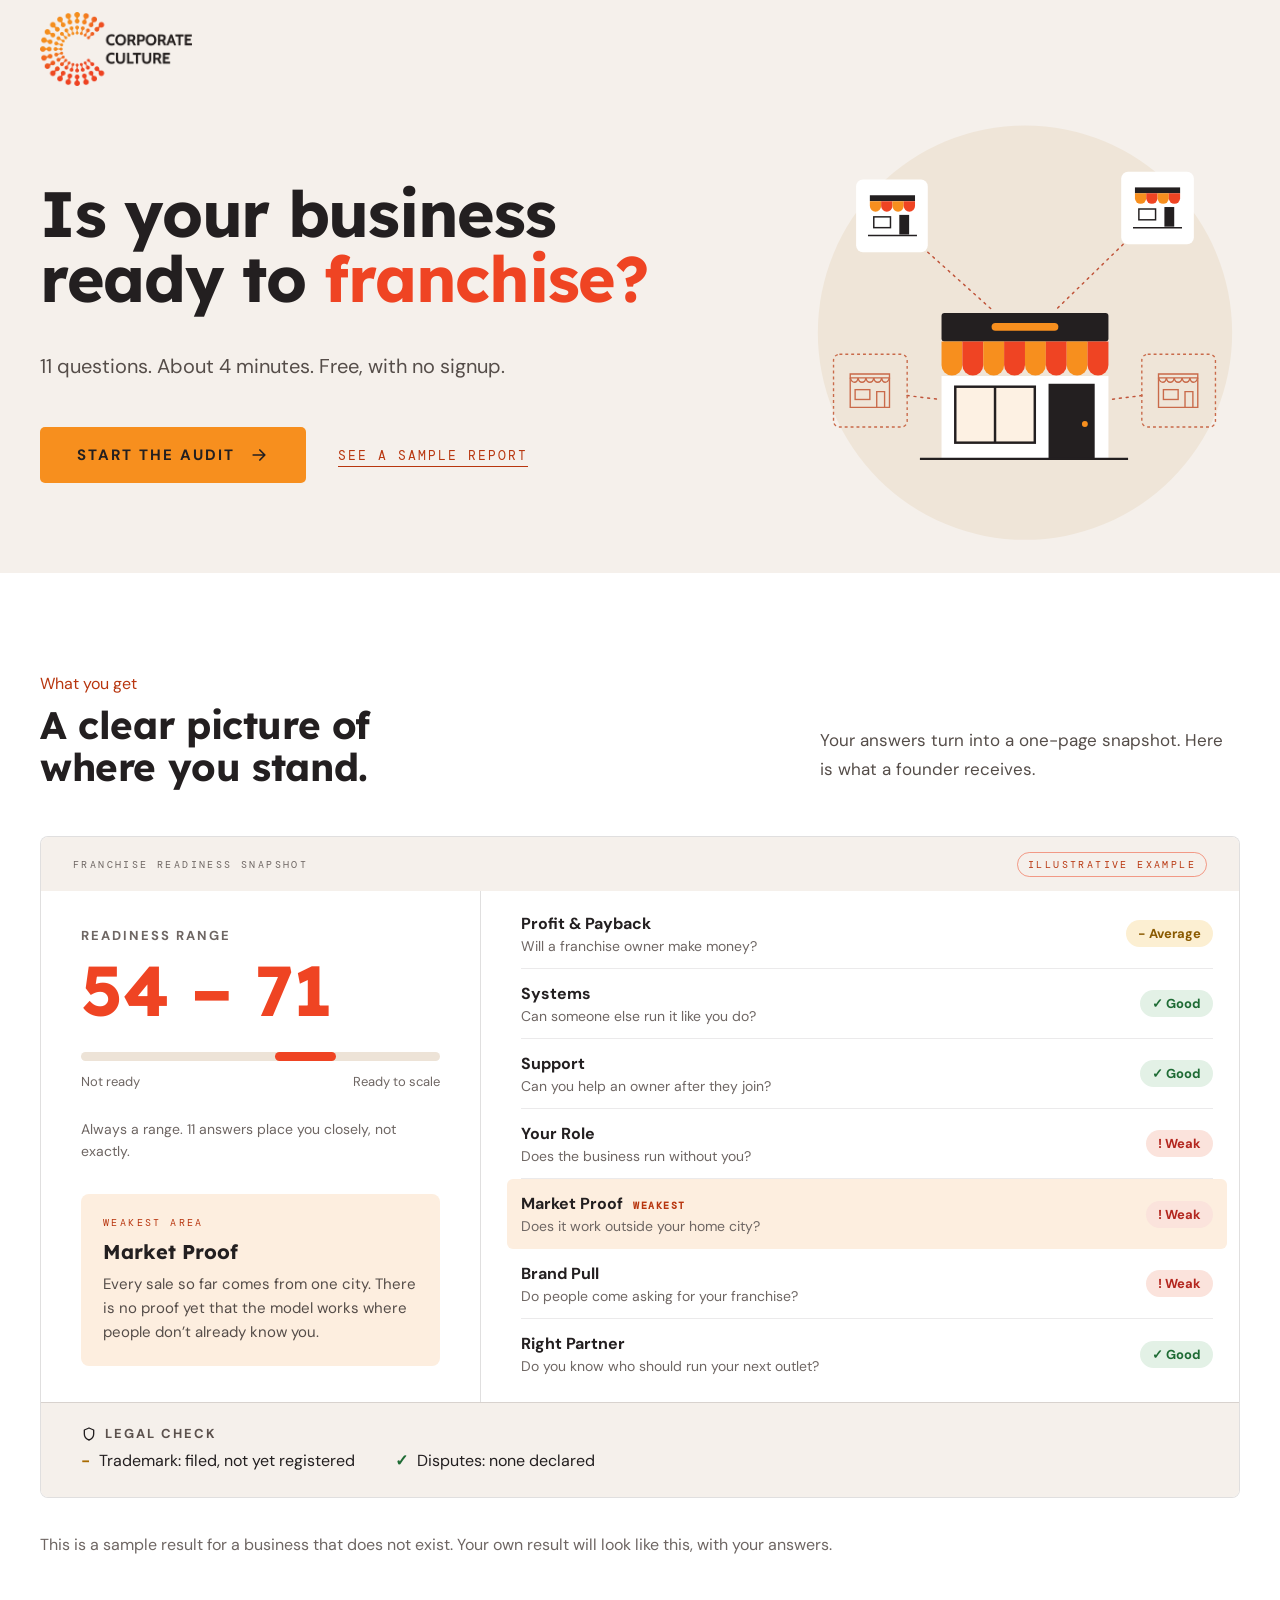
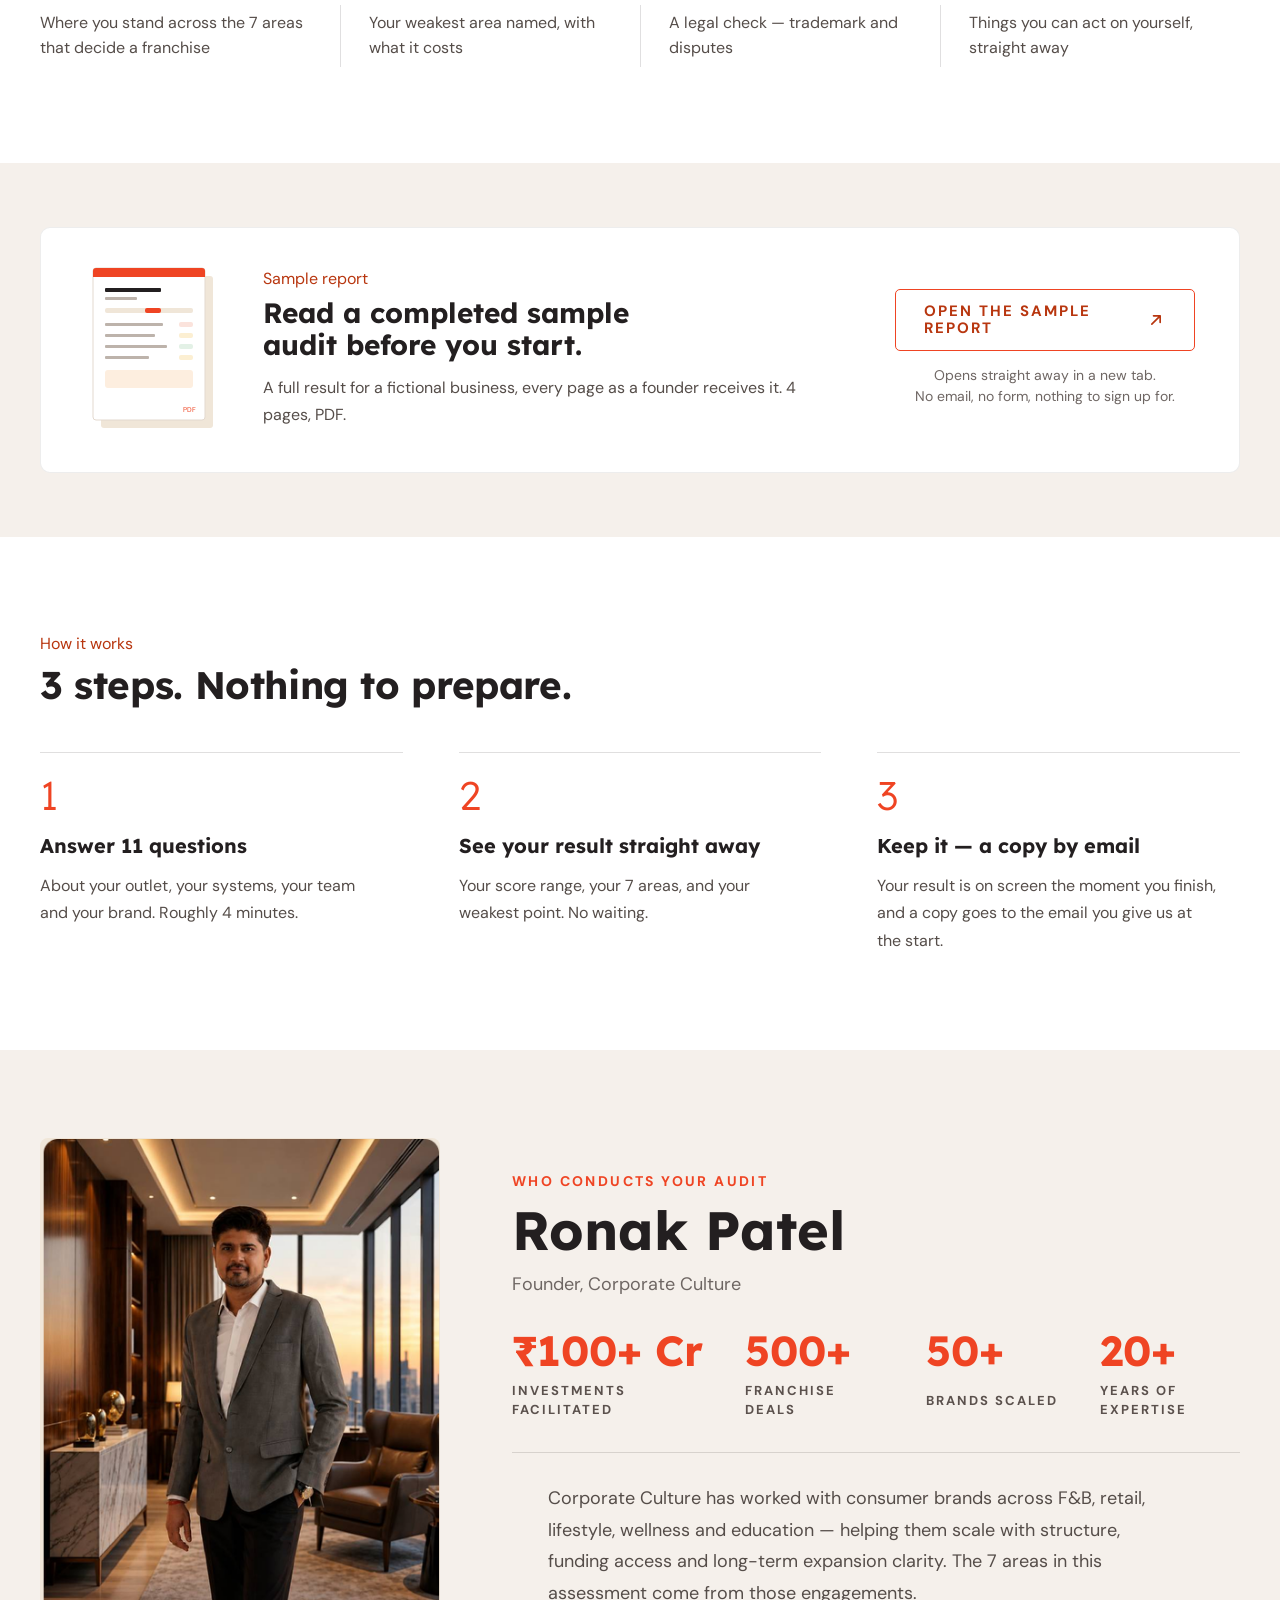
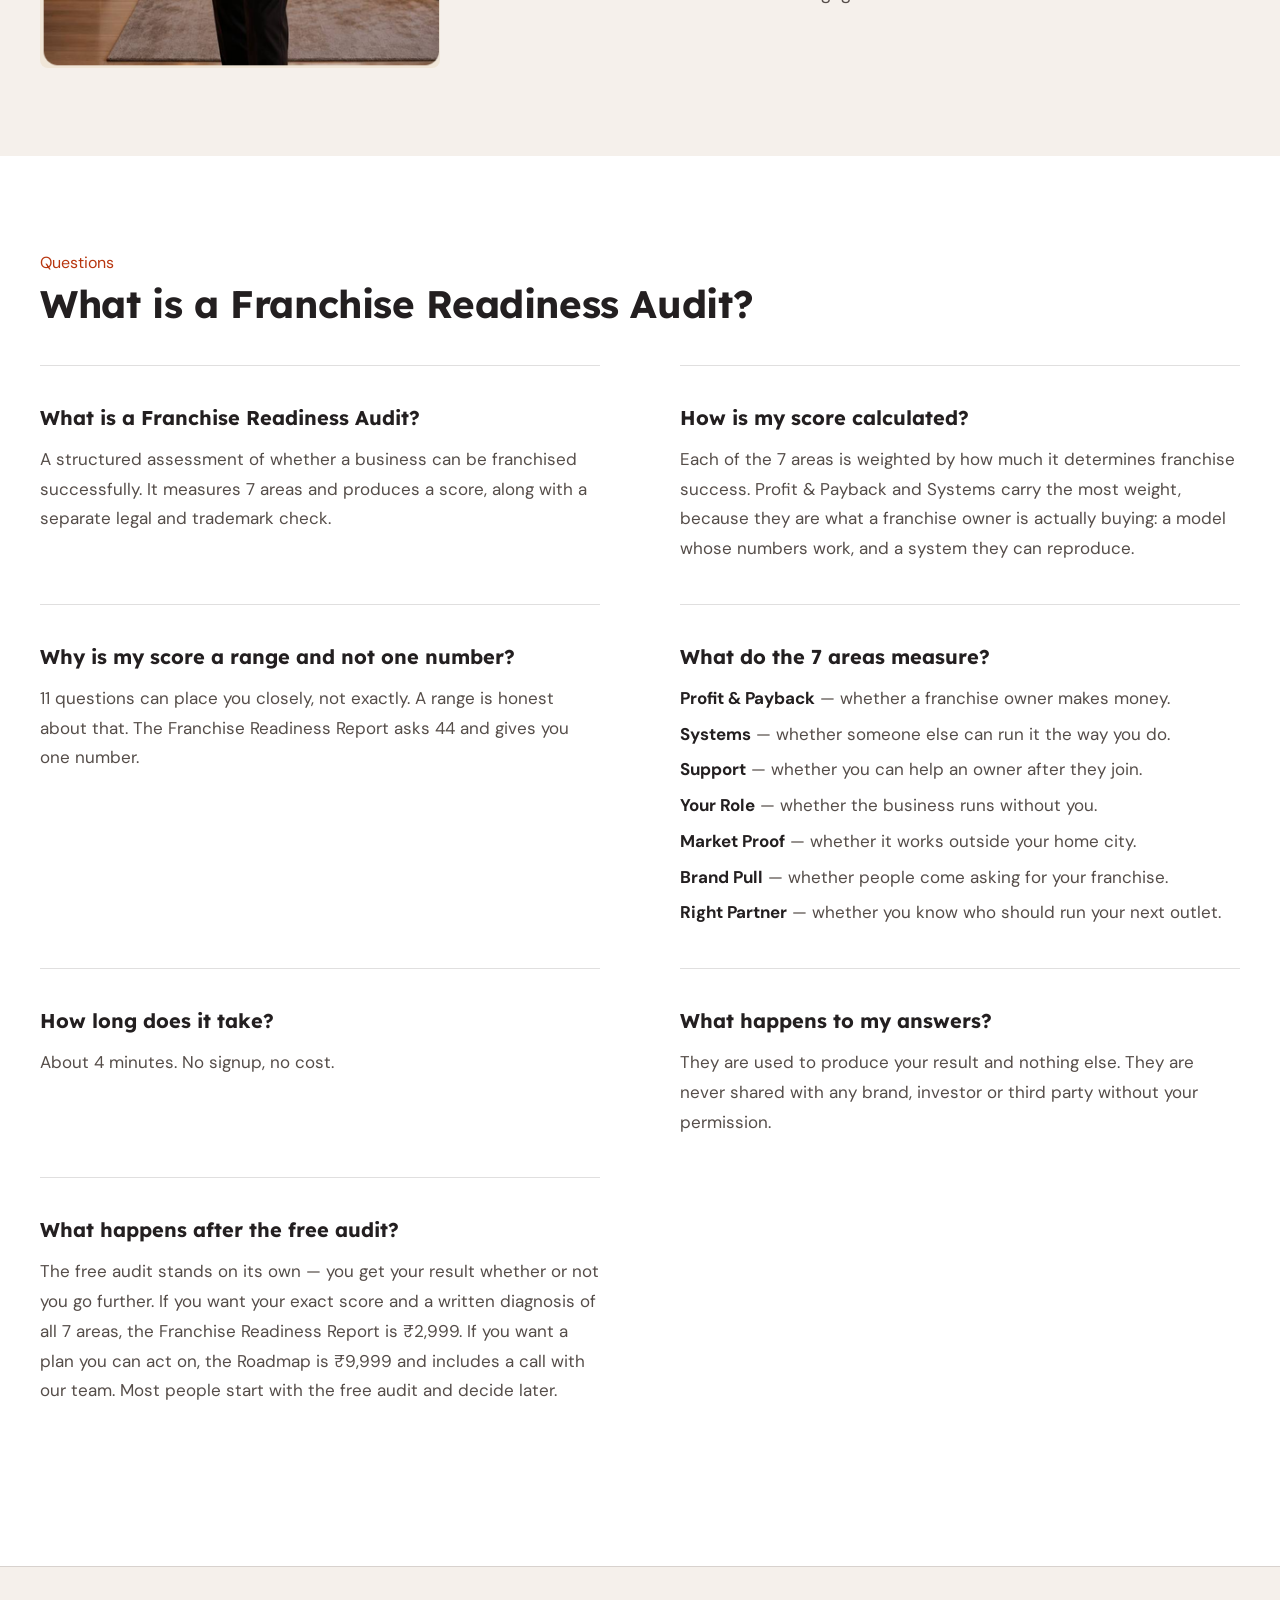
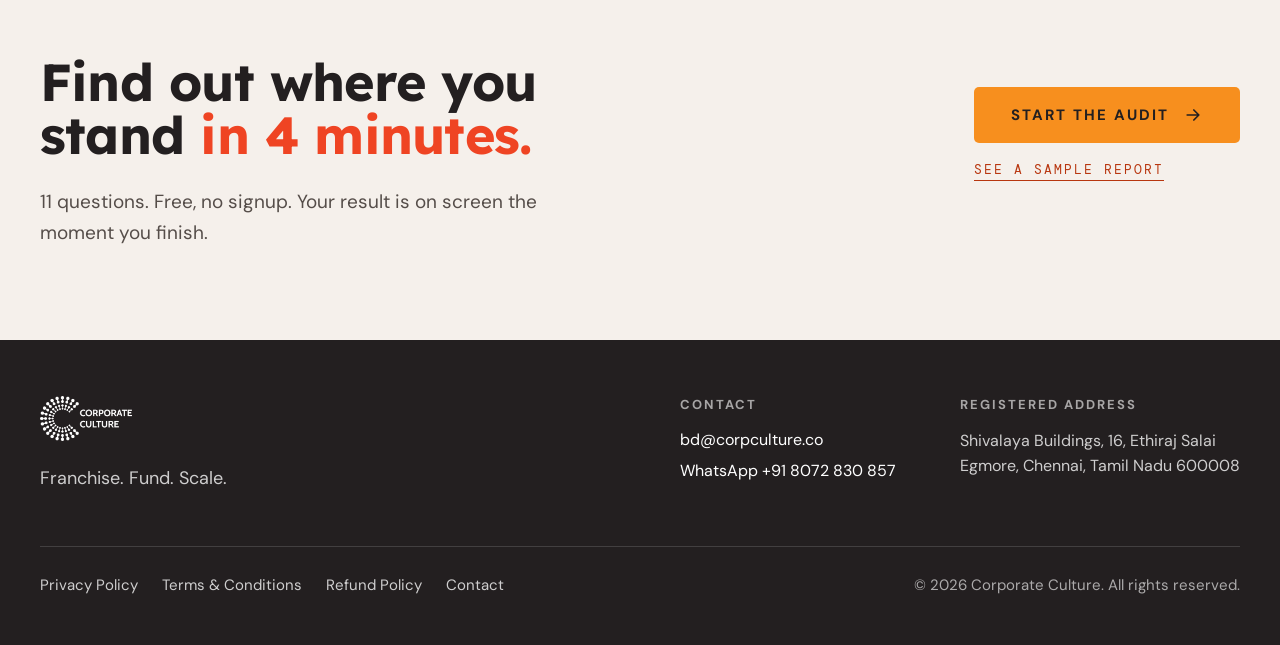
==== commit 5336a14b: "updated landing page" ====
--- a/index.html
+++ b/index.html
@@ -82,7 +82,7 @@
       <div class="split-heading reveal">
         <div>
           <p class="eyebrow">What you get</p>
-          <h2>A clear picture of where you stand.</h2>
+          <h2>A clear picture of <br>where you stand.</h2>
         </div>
         <p>Your answers turn into a one-page snapshot. Here is what a founder receives.</p>
       </div>
